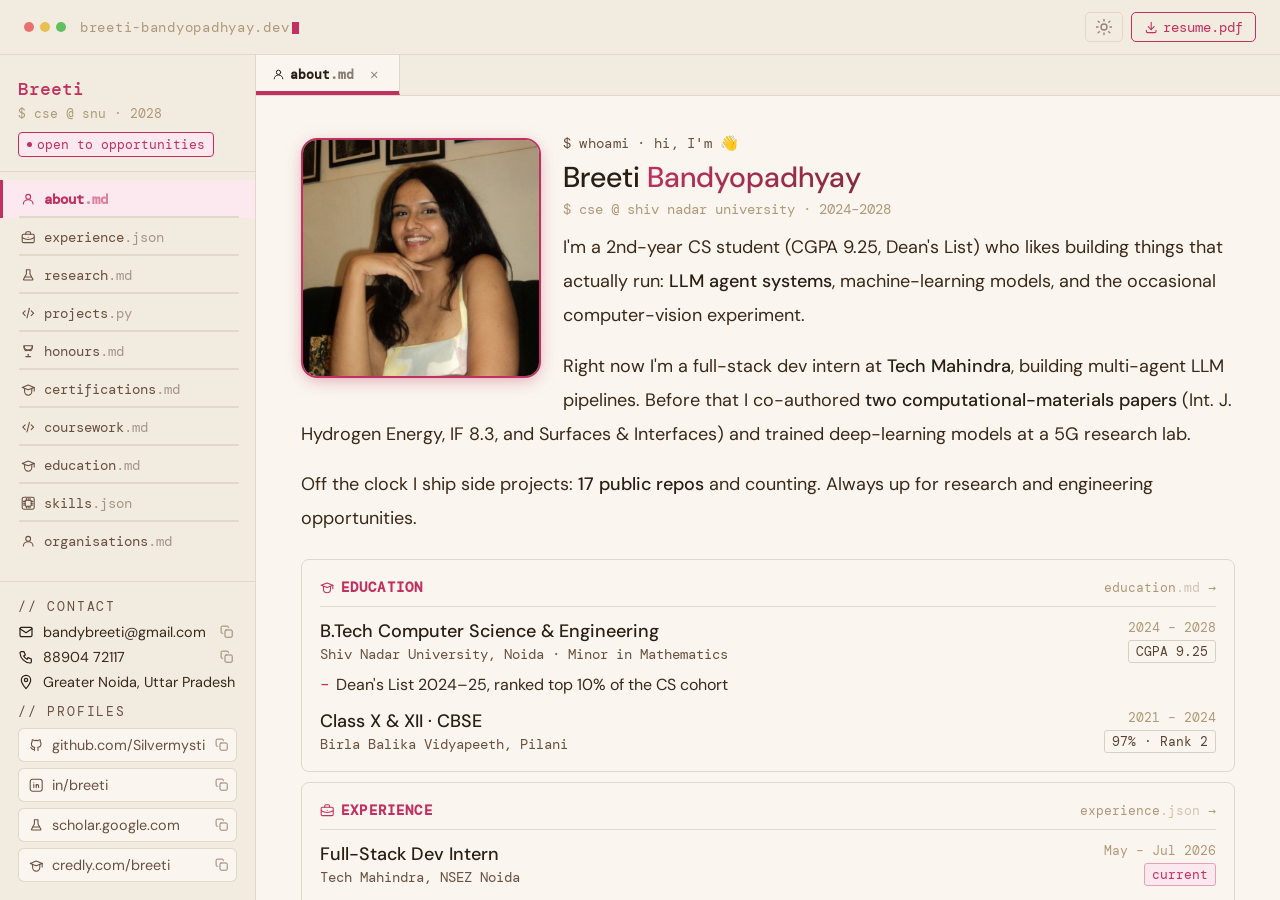
==== index.html @ 3b37731c "skills: cut padding, keep the load-bearing 29 58 tags across 8 groups read as list-stuffing. Trimmed" ====
<!DOCTYPE html>
<html lang="en" data-theme="light">
<head>
<meta charset="UTF-8">
<meta name="viewport" content="width=device-width, initial-scale=1.0">
<title>Breeti Bandyopadhyay</title>
<link rel="preconnect" href="https://fonts.googleapis.com">
<link rel="preconnect" href="https://fonts.gstatic.com" crossorigin>
<link href="https://fonts.googleapis.com/css2?family=DM+Mono:ital,wght@0,300;0,400;0,500;1,300&family=DM+Sans:ital,opsz,wght@0,9..40,300;0,9..40,400;0,9..40,500;1,9..40,300&display=swap" rel="stylesheet">
<!-- Hidden SVG sprite: all icons inline, no CDN needed -->
<svg style="display:none" xmlns="http://www.w3.org/2000/svg">
  <symbol id="ico-user" viewBox="0 0 24 24"><circle cx="12" cy="8" r="4"/><path d="M4 20c0-4 3.6-7 8-7s8 3 8 7"/></symbol>
  <symbol id="ico-briefcase" viewBox="0 0 24 24"><rect x="2" y="7" width="20" height="14" rx="2"/><path d="M8 7V5a2 2 0 0 1 2-2h4a2 2 0 0 1 2 2v2"/><line x1="12" y1="12" x2="12" y2="12.01"/><path d="M2 13a20 20 0 0 0 20 0"/></symbol>
  <symbol id="ico-flask" viewBox="0 0 24 24"><path d="M9 3h6M9 3v7l-5 9a1 1 0 0 0 1 1h14a1 1 0 0 0 1-1l-5-9V3"/><line x1="6.5" y1="15" x2="17.5" y2="15"/></symbol>
  <symbol id="ico-code" viewBox="0 0 24 24"><polyline points="7 8 3 12 7 16"/><polyline points="17 8 21 12 17 16"/><line x1="14" y1="4" x2="10" y2="20"/></symbol>
  <symbol id="ico-trophy" viewBox="0 0 24 24"><line x1="12" y1="17" x2="12" y2="21"/><line x1="8" y1="21" x2="16" y2="21"/><path d="M5 3h14M5 3a7 7 0 0 0 7 7 7 7 0 0 0 7-7"/><path d="M5 3C4 9 7 13 12 10c5 3 8-1 7-7"/></symbol>
  <symbol id="ico-school" viewBox="0 0 24 24"><path d="M22 9L12 5 2 9l10 4z"/><path d="M6 10.6V16a6 6 0 0 0 12 0v-5.4"/><path d="M22 9v6"/></symbol>
  <symbol id="ico-cpu" viewBox="0 0 24 24"><rect x="7" y="7" width="10" height="10" rx="1"/><path d="M9 7V4M12 7V4M15 7V4M9 20v-3M12 20v-3M15 20v-3M7 9H4M7 12H4M7 15H4M20 9h-3M20 12h-3M20 15h-3"/><rect x="2" y="2" width="20" height="20" rx="3"/></symbol>
  <symbol id="ico-users" viewBox="0 0 24 24"><circle cx="9" cy="7" r="4"/><path d="M3 21v-2a4 4 0 0 1 4-4h4a4 4 0 0 1 4 4v2"/><path d="M16 3.13a4 4 0 0 1 0 7.75"/><path d="M21 21v-2a4 4 0 0 0-3-3.85"/></symbol>
  <symbol id="ico-mail" viewBox="0 0 24 24"><rect x="3" y="5" width="18" height="14" rx="2"/><polyline points="3 7 12 13 21 7"/></symbol>
  <symbol id="ico-phone" viewBox="0 0 24 24"><path d="M5 4h4l2 5-2.5 1.5a11 11 0 0 0 5 5L15 13l5 2v4a2 2 0 0 1-2 2A16 16 0 0 1 3 6a2 2 0 0 1 2-2"/></symbol>
  <symbol id="ico-map-pin" viewBox="0 0 24 24"><path d="M12 2a7 7 0 0 1 7 7c0 5-7 13-7 13S5 14 5 9a7 7 0 0 1 7-7z"/><circle cx="12" cy="9" r="2.5"/></symbol>
  <symbol id="ico-github" viewBox="0 0 24 24"><path d="M9 19c-4.3 1.4-4.3-2.5-6-3m12 5v-3.5c0-1 .1-1.4-.5-2 2.8-.3 5.5-1.4 5.5-6a4.6 4.6 0 0 0-1.3-3.2 4.2 4.2 0 0 0-.1-3.2s-1.1-.3-3.5 1.3a12.3 12.3 0 0 0-6.2 0C6.5 2.8 5.4 3.1 5.4 3.1a4.2 4.2 0 0 0-.1 3.2A4.6 4.6 0 0 0 4 9.5c0 4.6 2.7 5.7 5.5 6-.6.6-.6 1.2-.5 2V21"/></symbol>
  <symbol id="ico-linkedin" viewBox="0 0 24 24"><rect x="2" y="2" width="20" height="20" rx="4"/><line x1="8" y1="11" x2="8" y2="16"/><line x1="8" y1="8" x2="8" y2="8.01"/><line x1="12" y1="16" x2="12" y2="11"/><path d="M16 16v-3a2 2 0 0 0-4 0"/></symbol>
  <symbol id="ico-sun" viewBox="0 0 24 24"><circle cx="12" cy="12" r="4"/><line x1="12" y1="2" x2="12" y2="4"/><line x1="12" y1="20" x2="12" y2="22"/><line x1="4.22" y1="4.22" x2="5.64" y2="5.64"/><line x1="18.36" y1="18.36" x2="19.78" y2="19.78"/><line x1="2" y1="12" x2="4" y2="12"/><line x1="20" y1="12" x2="22" y2="12"/><line x1="4.22" y1="19.78" x2="5.64" y2="18.36"/><line x1="18.36" y1="5.64" x2="19.78" y2="4.22"/></symbol>
  <symbol id="ico-moon" viewBox="0 0 24 24"><path d="M21 12.79A9 9 0 1 1 11.21 3 7 7 0 0 0 21 12.79z"/></symbol>
  <symbol id="ico-download" viewBox="0 0 24 24"><path d="M4 17v2a2 2 0 0 0 2 2h12a2 2 0 0 0 2-2v-2"/><polyline points="7 11 12 16 17 11"/><line x1="12" y1="4" x2="12" y2="16"/></symbol>
  <symbol id="ico-mouse" viewBox="0 0 24 24"><rect x="6" y="3" width="12" height="18" rx="6"/><line x1="12" y1="7" x2="12" y2="11"/></symbol>
  <symbol id="ico-x" viewBox="0 0 24 24"><line x1="18" y1="6" x2="6" y2="18"/><line x1="6" y1="6" x2="18" y2="18"/></symbol>
  <symbol id="ico-copy" viewBox="0 0 24 24"><rect x="9" y="9" width="13" height="13" rx="2"/><path d="M5 15H4a2 2 0 0 1-2-2V4a2 2 0 0 1 2-2h9a2 2 0 0 1 2 2v1"/></symbol>
  <symbol id="ico-check" viewBox="0 0 24 24"><polyline points="20 6 9 17 4 12"/></symbol>
</svg>
<link rel="stylesheet" href="style.css">
</head>
<body>

<div class="shell">

  <!-- TITLEBAR -->
  <div class="titlebar">
    <div class="tb-left">
      <div class="tb-dots">
        <div class="tb-dot" style="background:#e87070;"></div>
        <div class="tb-dot" style="background:#e8c050;"></div>
        <div class="tb-dot" style="background:#60c060;"></div>
      </div>
      <div class="tb-title">breeti-bandyopadhyay.dev<span class="cursor"></span></div>
    </div>
    <div class="tb-right">
      <button class="theme-toggle" onclick="toggleTheme()" title="Toggle theme">
        <span class="ico"><svg id="theme-icon" width="1em" height="1em" style="stroke:currentColor;fill:none;stroke-width:1.8;stroke-linecap:round;stroke-linejoin:round"><use href="#ico-sun"/></svg></span>
      </button>
      <a href="resume.pdf" download="Breeti_Bandyopadhyay_Resume.pdf" class="resume-btn"><span class="ico"><svg width="1em" height="1em"><use href="#ico-download"/></svg></span>resume.pdf</a>
    </div>
  </div>

  <!-- LAYOUT -->
  <div class="layout">

    <!-- SIDEBAR -->
    <aside class="sb">
      <div class="sb-top">
        <div class="sb-name">Breeti</div>
        <div class="sb-role">$ cse @ snu · 2028</div>
        <div class="sb-badge"><div class="sb-badge-dot"></div>open to opportunities</div>
      </div>

      <nav class="sb-nav">
        <div class="sb-nav-item active" onclick="openTab('about')">
          <span class="ico"><svg width="1em" height="1em"><use href="#ico-user"/></svg></span><span>about<span class="ext">.md</span></span>
        </div>
        <div class="sb-nav-item" onclick="openTab('experience')">
          <span class="ico"><svg width="1em" height="1em"><use href="#ico-briefcase"/></svg></span><span>experience<span class="ext">.json</span></span>
        </div>
        <div class="sb-nav-item" onclick="openTab('research')">
          <span class="ico"><svg width="1em" height="1em"><use href="#ico-flask"/></svg></span><span>research<span class="ext">.md</span></span>
        </div>
        <div class="sb-nav-item" onclick="openTab('projects')">
          <span class="ico"><svg width="1em" height="1em"><use href="#ico-code"/></svg></span><span>projects<span class="ext">.py</span></span>
        </div>
        <div class="sb-nav-item" onclick="openTab('honours')">
          <span class="ico"><svg width="1em" height="1em"><use href="#ico-trophy"/></svg></span><span>honours<span class="ext">.md</span></span>
        </div>
        <div class="sb-nav-item" onclick="openTab('certifications')">
          <span class="ico"><svg width="1em" height="1em"><use href="#ico-school"/></svg></span><span>certifications<span class="ext">.md</span></span>
        </div>
        <div class="sb-nav-item" onclick="openTab('courses')">
          <span class="ico"><svg width="1em" height="1em"><use href="#ico-code"/></svg></span><span>coursework<span class="ext">.md</span></span>
        </div>
        <div class="sb-nav-item" onclick="openTab('education')">
          <span class="ico"><svg width="1em" height="1em"><use href="#ico-school"/></svg></span><span>education<span class="ext">.md</span></span>
        </div>
        <div class="sb-nav-item" onclick="openTab('skills')">
          <span class="ico"><svg width="1em" height="1em"><use href="#ico-cpu"/></svg></span><span>skills<span class="ext">.json</span></span>
        </div>
        <div class="sb-nav-item" onclick="openTab('organisations')">
          <span class="ico"><svg width="1em" height="1em"><use href="#ico-user"/></svg></span><span>organisations<span class="ext">.md</span></span>
        </div>
      </nav>

      <div class="sb-bottom">
        <div>
          <div class="sb-block-label">// contact</div>
          <div class="sb-contact-item"><span class="ico"><svg width="1em" height="1em"><use href="#ico-mail"/></svg></span><span class="sb-contact-val">bandybreeti@gmail.com</span><button class="copy-btn" onclick="copyVal(this,'bandybreeti@gmail.com')" title="Copy email"><svg width="1em" height="1em"><use href="#ico-copy"/></svg></button></div>
          <div class="sb-contact-item"><span class="ico"><svg width="1em" height="1em"><use href="#ico-phone"/></svg></span><span class="sb-contact-val">88904 72117</span><button class="copy-btn" onclick="copyVal(this,'8890472117')" title="Copy number"><svg width="1em" height="1em"><use href="#ico-copy"/></svg></button></div>
          <div class="sb-contact-item"><span class="ico"><svg width="1em" height="1em"><use href="#ico-map-pin"/></svg></span><span class="sb-contact-val">Greater Noida, Uttar Pradesh</span></div>
        </div>
        <div>
          <div class="sb-block-label">// profiles</div>
          <div class="sb-plink-row"><a href="https://github.com/Silvermysti" target="_blank" class="sb-plink"><span class="ico"><svg width="1em" height="1em"><use href="#ico-github"/></svg></span>github.com/Silvermysti</a><button class="copy-btn" onclick="copyVal(this,'https://github.com/Silvermysti')" title="Copy URL"><svg width="1em" height="1em"><use href="#ico-copy"/></svg></button></div>
          <div class="sb-plink-row"><a href="https://www.linkedin.com/in/breeti/" target="_blank" class="sb-plink"><span class="ico"><svg width="1em" height="1em"><use href="#ico-linkedin"/></svg></span>in/breeti</a><button class="copy-btn" onclick="copyVal(this,'https://www.linkedin.com/in/breeti/')" title="Copy URL"><svg width="1em" height="1em"><use href="#ico-copy"/></svg></button></div>
          <div class="sb-plink-row"><a href="https://scholar.google.com/citations?user=y_5PYu8AAAAJ&amp;hl=en" target="_blank" class="sb-plink"><span class="ico"><svg width="1em" height="1em"><use href="#ico-flask"/></svg></span>scholar.google.com</a><button class="copy-btn" onclick="copyVal(this,'https://scholar.google.com/citations?user=y_5PYu8AAAAJ&amp;hl=en')" title="Copy URL"><svg width="1em" height="1em"><use href="#ico-copy"/></svg></button></div>
          <div class="sb-plink-row"><a href="https://www.credly.com/users/breeti" target="_blank" class="sb-plink"><span class="ico"><svg width="1em" height="1em"><use href="#ico-school"/></svg></span>credly.com/breeti</a><button class="copy-btn" onclick="copyVal(this,'https://www.credly.com/users/breeti')" title="Copy URL"><svg width="1em" height="1em"><use href="#ico-copy"/></svg></button></div>
        </div>
      </div>
    </aside>

    <!-- MAIN -->
    <main class="mc">

      <!-- TABS -->
      <div class="mc-tabs" id="tabs-bar">
        <!-- tabs injected by JS -->
      </div>

      <!-- CONTENT -->
      <div class="mc-body">

        <!-- ABOUT -->
        <div class="page active" id="page-about">

          <!-- hero -->
          <div class="about-hero">
            <img class="about-avatar" src="profile.png" alt="Breeti Bandyopadhyay">
            <div class="about-greet">$ whoami · hi, I'm 👋</div>
            <div class="about-h">Breeti <span>Bandyopadhyay</span></div>
            <div class="about-role">$ cse @ shiv nadar university · 2024–2028</div>
            <div class="about-bio">
              <p>I'm a 2nd-year CS student (CGPA 9.25, Dean's List) who likes building things that actually run: <strong>LLM agent systems</strong>, machine-learning models, and the occasional computer-vision experiment.</p>
              <p>Right now I'm a full-stack dev intern at <strong>Tech Mahindra</strong>, building multi-agent LLM pipelines. Before that I co-authored <strong>two computational-materials papers</strong> (Int. J. Hydrogen Energy, IF 8.3, and Surfaces &amp; Interfaces) and trained deep-learning models at a 5G research lab.</p>
              <p>Off the clock I ship side projects: <strong>17 public repos</strong> and counting. Always up for research and engineering opportunities.</p>
            </div>
          </div>

          <div class="rs-grid">
            <div class="rs-col">

          <!-- EDUCATION -->
          <div class="rs-sec" onclick="openTab('education')">
            <div class="rs-sec-head">
              <span class="rs-sec-label"><span class="ico"><svg width="14" height="14"><use href="#ico-school"/></svg></span>education</span>
              <span class="rs-sec-link">education<span class="ext">.md</span> →</span>
            </div>
            <div class="rs-row">
              <div class="rs-row-left">
                <div class="rs-title">B.Tech Computer Science &amp; Engineering</div>
                <div class="rs-sub">Shiv Nadar University, Noida · Minor in Mathematics</div>
              </div>
              <div class="rs-row-right">
                <div class="rs-date">2024 – 2028</div>
                <div class="rs-tag">CGPA 9.25</div>
              </div>
            </div>
            <div class="rs-bullets">
              <div class="rs-bullet">Dean's List 2024–25, ranked top 10% of the CS cohort</div>
            </div>
            <div class="rs-row" style="margin-top:10px;">
              <div class="rs-row-left">
                <div class="rs-title">Class X &amp; XII · CBSE</div>
                <div class="rs-sub">Birla Balika Vidyapeeth, Pilani</div>
              </div>
              <div class="rs-row-right">
                <div class="rs-date">2021 – 2024</div>
                <div class="rs-tag">97% · Rank 2</div>
              </div>
            </div>
          </div>

          <!-- EXPERIENCE -->
          <div class="rs-sec" onclick="openTab('experience')">
            <div class="rs-sec-head">
              <span class="rs-sec-label"><span class="ico"><svg width="1em" height="1em"><use href="#ico-briefcase"/></svg></span>experience</span>
              <span class="rs-sec-link">experience<span class="ext">.json</span> →</span>
            </div>
            <div class="rs-row">
              <div class="rs-row-left">
                <div class="rs-title">Full-Stack Dev Intern</div>
                <div class="rs-sub">Tech Mahindra, NSEZ Noida</div>
              </div>
              <div class="rs-row-right">
                <div class="rs-date">May – Jul 2026</div>
                <div class="rs-tag rs-tag-hi">current</div>
              </div>
            </div>
            <div class="rs-bullets">
              <div class="rs-bullet">Engineered a multi-agent LLM system for automotive warranty claims: structured-output decisioning across intake, coverage, fraud &amp; recommendation agents on a LangGraph pipeline with human-in-the-loop approval</div>
              <div class="rs-bullet">Built a bounded conversational intake agent with conditional vision-evidence requests across fast/standard model tiers (Groq / DeepSeek)</div>
            </div>
            <details class="research-more" onclick="event.stopPropagation()">
              <summary>Read full details</summary>
              <div class="research-more-body">
                <div class="rm-h">What was built</div>
                <p>An Automotive After-Sales AI Command Center, a 3-tier LangGraph agent hierarchy automating warranty claims, product recalls, and parts management. Four role-based portals: Customer (guided intake chat + live status tracker), Manager (approval queue + AI reasoning chain + live agent monitor + audit log), Dealer (open jobs + parts inventory), and Admin (recall management).</p>
                <div class="rm-h">Key design decisions</div>
                <p>Structured output, not tool-calling, the LLM returns a Pydantic decision object; plain Python handles all DB queries and business logic, keeping decisions deterministic and testable. Tiered autonomy, low-cost, high-confidence, low-fraud claims auto-approve; everything else queues for manager review. Policy RAG, every decision cites the exact warranty clause it relied on, so the reasoning is grounded in actual policy, not invented by the model.</p>
                <div class="rm-h">Fraud &amp; quality</div>
                <p>A dedicated fraud node scores each claim against the vehicle's and owner's claim history. An LLM-as-judge eval pipeline runs labelled claim scenarios through the real pipeline and scores reasoning quality, measuring decision and coverage accuracy, not just uptime. CSAT collection is built in: customers rate resolved claims 1–5 stars; the manager dashboard tracks average satisfaction alongside approval rate and automation rate.</p>
                <div class="rm-h">Tech stack</div>
                <p>Backend: Python · FastAPI · LangGraph · SQLAlchemy · Pydantic · SQLite (dev) / PostgreSQL (prod) · 40 pytest tests (LLM calls monkeypatched for offline runs)</p>
                <p>Frontend: Next.js · TypeScript · SSE live agent monitor via EventSource</p>
                <p>LLM: Groq · DeepSeek · Ollama · Docker Compose for full-stack local runs</p>
              </div>
            </details>
            <div class="rs-row" style="margin-top:10px;">
              <div class="rs-row-left">
                <div class="rs-title">Research Intern</div>
                <div class="rs-sub">5G Use Case Lab, BITS Pilani</div>
              </div>
              <div class="rs-row-right">
                <div class="rs-date">Jun – Jul 2025</div>
              </div>
            </div>
            <div class="rs-bullets">
              <div class="rs-bullet">Replicated a peer-reviewed IEEE paper end-to-end: VGG-style 1D CNN and ResNet for automatic modulation classification on 80,000 examples from a 19.5 GB dataset, trained on CPU</div>
              <div class="rs-bullet">Engineered a confidence-based abstention gate lifting effective accuracy to 90% on answered signals; validated using blind SNR estimation (r = −0.996) with no ground-truth labels</div>
            </div>
            <details class="research-more" onclick="event.stopPropagation()">
              <summary>Read full details</summary>
              <div class="research-more-body">
                <div class="rm-h">What was built</div>
                <p>End-to-end replication of a published IEEE paper for automatic modulation classification, a core problem in 5G spectrum intelligence. The network classifies raw 1024-sample I/Q radio snippets across 10 modulation schemes with no domain-engineered features. Two architectures from the paper's specification: a VGG-style 1D CNN (159,818 parameters) and a ResNet variant with skip connections (165,507 parameters). Also designed and implemented a confidence-based abstention gate. All training done on a 12-core CPU with no GPU.</p>
                <div class="rm-h">Results</div>
                <p>10-class model: 66.3% overall accuracy on 16,000 held-out examples (random baseline = 10%). Five anchor classes (FM, AM-DSB-WC, OOK, 16QAM, 64QAM) each exceed 96% precision. 8PSK absorbs ~47% of all misclassifications at low SNR, a pattern that matches the paper's findings. The confidence gate lifts effective accuracy to 90% while still answering 68% of inputs; validated by a 26 dB SNR separation between answered (+14 dB) and abstained (−12 dB) signals. Warm-up on 3 classes: 81.1% VGG / 82.1% ResNet, 99.4% on clean signals.</p>
                <div class="rm-h">Blind SNR estimation</div>
                <p>The dataset provides no per-example SNR labels. Designed a blind estimation approach using two independent signal statistics: spectral flatness and lag-1 autocorrelation, neither requiring knowledge of the modulation scheme. The two proxies agreed at r = −0.996, validating the method and enabling full reproduction of the paper's accuracy-vs-SNR curve without metadata.</p>
                <div class="rm-h">Tech stack</div>
                <p>Python · TensorFlow · Scikit-learn · NumPy · Matplotlib · DeepSig RadioML 2018.01A (19.5 GB, memory-mapped)</p>
              </div>
            </details>
          </div>

            </div><!-- /rs-col left -->
            <div class="rs-col">

          <!-- RESEARCH -->
          <div class="rs-sec" onclick="openTab('research')">
            <div class="rs-sec-head">
              <span class="rs-sec-label"><span class="ico"><svg width="1em" height="1em"><use href="#ico-flask"/></svg></span>research</span>
              <span class="rs-sec-link">research<span class="ext">.md</span> →</span>
            </div>
            <div class="rs-row">
              <div class="rs-row-left">
                <div class="rs-title">Reversible H₂ Storage in 2D Holey Graphyne: A DFT Study</div>
                <div class="rs-sub">Int. J. Hydrogen Energy · IF 8.3 · 10 citations</div>
              </div>
              <div class="rs-row-right">
                <div class="rs-date">2025</div>
                <div class="rs-tag rs-tag-hi">published</div>
              </div>
            </div>
            <div class="rs-bullets">
              <div class="rs-bullet">DFT / VASP study of hydrogen storage on transition-metal-decorated holey graphyne against DOE targets</div>
            </div>
            <div class="rs-row" style="margin-top:10px;">
              <div class="rs-row-left">
                <div class="rs-title">hBNX Monolayer as Toxic Gas Sensors: A DFT Investigation</div>
                <div class="rs-sub">Surfaces and Interfaces · 2 co-authors</div>
              </div>
              <div class="rs-row-right">
                <div class="rs-date">2026</div>
                <div class="rs-tag rs-tag-hi">published</div>
              </div>
            </div>
            <div class="rs-bullets">
              <div class="rs-bullet">DFT study of transition-metal-functionalized hBNX monolayers for toxic-gas sensing</div>
            </div>
          </div>

          <!-- PROJECTS -->
          <div class="rs-sec" onclick="openTab('projects')">
            <div class="rs-sec-head">
              <span class="rs-sec-label"><span class="ico"><svg width="1em" height="1em"><use href="#ico-code"/></svg></span>projects</span>
              <span class="rs-sec-link">projects<span class="ext">.py</span> →</span>
            </div>
            <div class="rs-row">
              <div class="rs-row-left">
                <div class="rs-title">Hephaestus: Code Performance Optimiser</div>
                <div class="rs-sub">Go · Python · Linux perf · SvelteKit · Docker</div>
              </div>
            </div>
            <div class="rs-bullets">
              <div class="rs-bullet">Feeds perf hardware counters to an LLM and applies one optimisation at a time until code runs within 5% of theoretical CPU peak, auto-rolling back ineffective changes</div>
            </div>
            <div class="rs-row" style="margin-top:10px;">
              <div class="rs-row-left">
                <div class="rs-title">Warranty Decision Engine</div>
                <div class="rs-sub">Python · LangGraph · FastAPI · Next.js</div>
              </div>
            </div>
            <div class="rs-bullets">
              <div class="rs-bullet">Multi-agent pipeline that reads a claim, checks coverage, estimates cost &amp; screens for fraud, auto-clearing routine claims and escalating the rest with reasoning</div>
            </div>
            <div class="rs-row" style="margin-top:10px;">
              <div class="rs-row-left">
                <div class="rs-title">Sidestep</div>
                <div class="rs-sub">Svelte · WXT · Browser Extension</div>
              </div>
            </div>
            <div class="rs-bullets">
              <div class="rs-bullet">A gentle focus tool that redirects distracting sites toward your own goals</div>
            </div>
            <div class="rs-row" style="margin-top:10px;">
              <div class="rs-row-left">
                <div class="rs-title">Face Recognition Photo Organizer</div>
                <div class="rs-sub">Python · face_recognition · OpenCV · NumPy</div>
              </div>
            </div>
            <div class="rs-bullets">
              <div class="rs-bullet">Quality-based multi-reference matching with automatic merge detection and CodeFormer face enhancement</div>
            </div>
          </div>

          <!-- SKILLS -->
          <div class="rs-sec" onclick="openTab('skills')">
            <div class="rs-sec-head">
              <span class="rs-sec-label"><span class="ico"><svg width="1em" height="1em"><use href="#ico-cpu"/></svg></span>skills</span>
              <span class="rs-sec-link">skills<span class="ext">.json</span> →</span>
            </div>
            <div class="rs-skills-row">
              <span class="rs-skill-cat">Languages</span>
              <span class="rs-skill-list">Python · Java · C · R</span>
            </div>
            <div class="rs-skills-row">
              <span class="rs-skill-cat">AI / LLM</span>
              <span class="rs-skill-list">LangGraph · FastAPI · SQLAlchemy · Pydantic · LLM agent workflows · Groq · DeepSeek</span>
            </div>
            <div class="rs-skills-row">
              <span class="rs-skill-cat">ML / CV</span>
              <span class="rs-skill-list">TensorFlow · Scikit-Learn · XGBoost · MediaPipe · face_recognition · OpenCV · NLTK</span>
            </div>
            <div class="rs-skills-row">
              <span class="rs-skill-cat">Web</span>
              <span class="rs-skill-list">Next.js · React · Svelte · TypeScript</span>
            </div>
            <div class="rs-skills-row">
              <span class="rs-skill-cat">Tools</span>
              <span class="rs-skill-list">Git · Linux · VS Code · Jupyter · FFmpeg · VASP · VESTA</span>
            </div>
          </div>

          <!-- HONOURS + CERTS -->
          <div class="rs-sec" onclick="openTab('honours')">
            <div class="rs-sec-head">
              <span class="rs-sec-label"><span class="ico"><svg width="1em" height="1em"><use href="#ico-trophy"/></svg></span>honours</span>
              <span class="rs-sec-link">honours<span class="ext">.md</span> →</span>
            </div>
            <div class="rs-inline-list">
              <div class="rs-inline-item">
                <div class="rs-title">State Topper: KAMP NASTA 2023</div>
                <div class="rs-sub">Ranked 1st in Rajasthan among 500,000+ participants</div>
              </div>
              <div class="rs-inline-item">
                <div class="rs-title">Dean's List · SNU 2024–25</div>
                <div class="rs-sub">Top 10% of CS cohort</div>
              </div>
              <div class="rs-inline-item">
                <div class="rs-title">HackData SNU — 3rd Place</div>
                <div class="rs-sub">SNU flagship national hackathon</div>
              </div>
            </div>
          </div>
          <div class="rs-sec" onclick="openTab('certifications')">
            <div class="rs-sec-head">
              <span class="rs-sec-label"><span class="ico"><svg width="1em" height="1em"><use href="#ico-school"/></svg></span>certifications</span>
              <span class="rs-sec-link">certifications<span class="ext">.md</span> →</span>
            </div>
            <div class="rs-inline-list">
              <div class="rs-inline-item">
                <div class="rs-title">AWS Academy Graduate</div>
                <div class="rs-sub">Cloud Architecting · Cloud Foundations</div>
              </div>
              <div class="rs-inline-item">
                <div class="rs-title">ML Specialization · DeepLearning.AI &amp; Stanford</div>
                <div class="rs-sub">Advanced Learning Algorithms · Supervised ML</div>
              </div>
              <div class="rs-inline-item">
                <div class="rs-title">IBM Developer Skills</div>
                <div class="rs-sub">Cloud Computing · Software Engineering · Git · Web</div>
              </div>
            </div>
          </div>

          <!-- ORGANISATIONS -->
          <div class="rs-sec" onclick="openTab('organisations')">
            <div class="rs-sec-head">
              <span class="rs-sec-label"><span class="ico"><svg width="1em" height="1em"><use href="#ico-user"/></svg></span>organisations</span>
              <span class="rs-sec-link">organisations<span class="ext">.md</span> →</span>
            </div>
            <div class="rs-row">
              <div class="rs-row-left">
                <div class="rs-title">LinkedIn CoachIn Program</div>
                <div class="rs-sub">Selected among top 100 women engineering students nationwide for mentorship in DSA, problem-solving, and tech career prep</div>
              </div>
              <div class="rs-row-right">
                <div class="rs-date">2026</div>
                <div class="rs-tag rs-tag-hi">national</div>
              </div>
            </div>
          </div>

            </div><!-- /rs-col right -->
          </div><!-- /rs-grid -->

          <div class="ov-hint">
            <span class="ico"><svg width="1em" height="1em"><use href="#ico-mouse"/></svg></span>
            <span>click any section to open its full details · or use the sidebar nav</span>
          </div>
        </div>

        <!-- EXPERIENCE -->
        <div class="page" id="page-experience">
          <div class="tl-item">
            <div class="tl-bar"></div>
            <div>
              <div class="tl-title">Full-Stack Dev Intern</div>
              <div class="tl-meta"><div class="tl-sub">Tech Mahindra, NSEZ Noida</div><div class="tl-date">May – Jul 2026</div></div>
              <div class="tl-desc">Engineered a multi-agent LLM system for automotive warranty claims: structured-output (Pydantic function-calling) decisioning across intake, coverage, fraud, and recommendation agents on a LangGraph pipeline with human-in-the-loop approval. Built a bounded conversational intake agent with conditional vision-evidence requests, tuning prompts and decision logic across fast/standard model tiers (Groq / DeepSeek).</div>
              <div class="tl-chip">current · LLM agents</div>
              <details class="research-more">
                <summary>Read full details</summary>
                <div class="research-more-body">
                  <div class="rm-h">What was built</div>
                  <p>An Automotive After-Sales AI Command Center, a 3-tier LangGraph agent hierarchy automating warranty claims, product recalls, and parts management. Four role-based portals: Customer (guided intake chat + live status tracker), Manager (approval queue + AI reasoning chain + live agent monitor + audit log), Dealer (open jobs + parts inventory), and Admin (recall management).</p>
                  <div class="rm-h">Key design decisions</div>
                  <p>Structured output, not tool-calling, the LLM returns a Pydantic decision object; plain Python handles all DB queries and business logic, keeping decisions deterministic and testable. Tiered autonomy, low-cost, high-confidence, low-fraud claims auto-approve; everything else queues for manager review. Policy RAG, every decision cites the exact warranty clause it relied on, so the reasoning is grounded in actual policy, not invented by the model.</p>
                  <div class="rm-h">Fraud &amp; quality</div>
                  <p>A dedicated fraud node scores each claim against the vehicle's and owner's claim history. An LLM-as-judge eval pipeline runs labelled claim scenarios through the real pipeline and scores reasoning quality, measuring decision and coverage accuracy, not just uptime. CSAT collection is built in: customers rate resolved claims 1–5 stars; the manager dashboard tracks average satisfaction alongside approval rate and automation rate.</p>
                  <div class="rm-h">Tech stack</div>
                  <p>Backend: Python · FastAPI · LangGraph · SQLAlchemy · Pydantic · SQLite (dev) / PostgreSQL (prod) · 40 pytest tests (LLM calls monkeypatched for offline runs)</p>
                  <p>Frontend: Next.js · TypeScript · SSE live agent monitor via EventSource</p>
                  <p>LLM: Groq · DeepSeek · Ollama · Docker Compose for full-stack local runs</p>
                </div>
              </details>
            </div>
          </div>
          <div class="tl-item">
            <div class="tl-bar"></div>
            <div>
              <div class="tl-title">Research Intern</div>
              <div class="tl-meta"><div class="tl-sub">5G Use Case Lab, BITS Pilani</div><div class="tl-date">Jun – Jul 2025</div></div>
              <div class="tl-desc">Built CNN models for radio-signal modulation classification on the DeepSig RadioML 2018.01A dataset, using FFT-based spectral features as model input. Collaborated with EEE faculty on deep learning for wireless communication research.</div>
              <details class="research-more">
                <summary>Read full details</summary>
                <div class="research-more-body">
                  <div class="rm-h">What was built</div>
                  <p>A replication of the VGG-style 1D CNN from O'Shea, Roy &amp; Clancy (IEEE J-STSP 2018) for automatic modulation classification. The network takes raw I/Q radio samples and identifies the modulation scheme, no Fourier transform, no hand-crafted features. Also implemented a ResNet variant with skip connections for comparison. Both models trained on a CPU in ~5 minutes.</p>
                  <div class="rm-h">Results</div>
                  <p>VGG CNN: 81.1% overall test accuracy, 99.4% on clean signals, matching the paper's high-SNR result. ResNet: 82.1% overall. The bottleneck is data quality (noise), not architecture: both models hit the same noise ceiling, which reproduces the S-curve the paper reports.</p>
                  <div class="rm-h">Key contribution</div>
                  <p>With no per-example SNR labels in the dataset, SNR was estimated blind using two signal statistics, spectral flatness and lag-1 autocorrelation. The two proxies agreed at r = −0.996, validating a method for recovering the accuracy-vs-SNR curve without metadata.</p>
                  <div class="rm-h">Tech stack</div>
                  <p>Python · TensorFlow · Scikit-learn · NumPy · Matplotlib · DeepSig RadioML 2018.01A (19.5 GB, memory-mapped)</p>
                </div>
              </details>
            </div>
          </div>
        </div>

        <!-- RESEARCH -->
        <div class="page" id="page-research">
          <div class="research-meta">
            <span class="research-chip">2 publications</span>
            <span class="research-chip">11 citations</span>
            <span class="research-chip">h-index 1</span>
            <a href="https://scholar.google.com/citations?user=y_5PYu8AAAAJ&hl=en" target="_blank" class="research-scholar">Google Scholar →</a>
          </div>

          <div class="research-card">
            <div class="research-top">
              <div class="research-title">Unveiling reversible hydrogen storage mechanism on transition metal decorated 2D holey graphyne: A density functional study</div>
              <div class="research-date">2025</div>
            </div>
            <div class="research-authors">C. P. Bhat, <b>B. Bandyopadhyay</b>, D. Bandyopadhyay · Physics Dept., BITS Pilani</div>
            <div class="research-venue">Int. J. Hydrogen Energy · Vol. 148, 150044 · IF: 8.3</div>
            <div class="research-desc">
              <p>Hydrogen is one of the cleanest fuels available, but storing it safely is the bottleneck: the material has to hold hydrogen firmly enough that it stays put, yet release it near room temperature. The U.S. Department of Energy sets a 6.5 wt% capacity target that very few materials actually meet.</p>
              <p>Using density functional theory (a quantum-mechanical simulation method) in VASP, this study decorates Holey Graphyne, a porous 2D carbon sheet, with single atoms of vanadium, chromium, and niobium. It maps the optimised structures, binding strengths, electronic structure (band structure and density of states), charge transfer, and atom-migration barriers, and runs <i>ab initio</i> molecular-dynamics simulations to confirm the material holds together at operating temperature.</p>
              <p>Each metal atom is found to hold up to 16 hydrogen molecules through the Kubas interaction, a gentle bond in which H₂ stays whole rather than splitting, reaching gravimetric capacities of about 14 wt%, more than double the DOE target. Release temperatures land near ambient (273 to 386 K), and high diffusion barriers together with stable molecular-dynamics runs confirm the metal atoms don't cluster, marking the material as a strong reversible-storage candidate for fuel cells.</p>
            </div>
            <div class="research-footer">
              <span class="research-chip">published</span>
              <span class="research-chip">10 citations</span>
              <span class="research-chip">DFT · VASP</span>
              <a href="https://doi.org/10.1016/j.ijhydene.2025.150044" target="_blank" class="research-doi">doi.org/10.1016/j.ijhydene.2025.150044</a>
            </div>
            <details class="research-more">
              <summary>Read the full summary</summary>
              <div class="research-more-body">
                <div class="rm-h">The problem</div>
                <p>Hydrogen carries more energy per kilogram than any conventional fuel and burns cleanly, but it is notoriously hard to store: compressed-gas tanks are bulky and dangerous, and liquefying it wastes energy. Storing it in a solid, where the gas clings to a material's surface and is released on demand, is the safer route. For that to be practical the U.S. Department of Energy requires at least 6.5 wt% capacity and a binding strength of roughly 0.2 to 0.6 eV per H₂ molecule: strong enough to hold on, weak enough to let go near room temperature.</p>
                <div class="rm-h">Material &amp; method</div>
                <p>The material is Holey Graphyne (HGY), a flat carbon sheet with a regular pattern of holes, decorated with a single vanadium, chromium, or niobium atom sitting over its octagonal ring, the most stable site, with binding energies of 4.04, 4.84 and 3.14 eV (all negative, indicating stable binding). Every result comes from density functional theory in VASP, with the DFT-D3 correction for weak van der Waals forces and the HSE06 hybrid functional for an accurate band gap; <i>ab-initio</i> molecular dynamics and nudged-elastic-band calculations test the material's stability and whether the metal atoms drift.</p>
                <div class="rm-h">How it holds hydrogen</div>
                <p>The metal grips hydrogen through the Kubas interaction, in which electrons flow back and forth between the metal's d-orbitals and the H₂ molecule, holding it without breaking the H to H bond, which only stretches from 0.74 to about 0.78 Å. Each metal atom holds up to 16 H₂ molecules arranged in three layers, with adsorption energies between 0.17 and 0.58 eV per molecule (negative values, squarely inside the DOE's ideal window). With two metal atoms per unit cell that reaches 32 H₂ and gravimetric capacities of 14.09 wt% (V), 14.02 wt% (Cr) and 11.93 wt% (Nb), all well beyond the 6.5 wt% target.</p>
                <div class="rm-h">Why it works in practice</div>
                <p>Van 't Hoff estimates place the hydrogen-release temperature near ambient (326 K for vanadium, 273 K for chromium, 386 K for niobium), which is ideal for fuel cells. Just as important, the metal atoms stay put: their migration barriers (3.87 to 4.27 eV) dwarf the available thermal energy (~0.05 eV), so they can't wander and clump into clusters, and molecular-dynamics runs at 350 K confirm the sheet stays intact. The authors conclude that transition-metal-decorated HGY is a strong, reusable hydrogen-storage candidate and call for experimental follow-up.</p>
              </div>
            </details>
          </div>

          <div class="research-card">
            <div class="research-top">
              <div class="research-title">Transition metal functionalized novel hBNX monolayer as toxic gas sensors: A density functional investigation</div>
              <div class="research-date">2026</div>
            </div>
            <div class="research-authors">C. P. Bhat, <b>B. Bandyopadhyay</b>, B. Chakraborty, D. Bandyopadhyay</div>
            <div class="research-venue">Surfaces and Interfaces · 108764</div>
            <div class="research-desc">
              <p>Detecting toxic gases such as carbon monoxide, ammonia, and hydrogen fluoride at trace levels calls for sensors that are sensitive, selective, and portable. Atom-thin 2D materials are ideal candidates, but a pristine sheet is often too chemically inert to react with the gases at all.</p>
              <p>This study introduces a newly proposed 2D framework, hexaboronitroxene (hBNX), and activates its surface by anchoring single nickel, palladium, or platinum atoms onto it. Spin-polarised density functional theory (VASP) is used to compute how five toxic gases, CO, CO₂, NH₃, CS₂, and HF, adsorb onto it and how the electronic structure and charge transfer shift in response, while molecular-dynamics and migration-barrier calculations verify that the sheet stays stable and the metal atoms stay anchored.</p>
              <p>Bare hBNX barely senses anything, but the metal decoration transforms it. Pt-hBNX emerges as the most powerful, broadly responsive detector, with room-temperature sensitivity reaching the order of 10¹⁵ for CO; Ni-hBNX is remarkably selective for CS₂; and Pd-hBNX offers the best recovery for repeated reuse. The performance holds up to 400 K, establishing transition-metal-doped hBNX as a versatile, thermally robust platform for next-generation gas sensing.</p>
            </div>
            <div class="research-footer">
              <span class="research-chip">published</span>
              <span class="research-chip">1 citation</span>
              <span class="research-chip">DFT · gas sensing</span>
              <a href="https://doi.org/10.1016/j.surfin.2026.108764" target="_blank" class="research-doi">doi.org/10.1016/j.surfin.2026.108764</a>
            </div>
            <details class="research-more">
              <summary>Read the full summary</summary>
              <div class="research-more-body">
                <div class="rm-h">The problem</div>
                <p>Trace amounts of gases like carbon monoxide, ammonia and hydrogen fluoride are hazardous, so cheap, portable, highly sensitive detectors are valuable. Two-dimensional materials make attractive sensor surfaces because an adsorbed gas changes their electrical resistance, but many of them, on their own, react too weakly to the gases to be useful.</p>
                <div class="rm-h">Material &amp; method</div>
                <p>This work uses hexaboronitroxene (hBNX, B₈O₃N₉H₆), a newly proposed porous 2D framework of boron, oxygen, nitrogen and hydrogen. Its surface is activated with a single nickel, palladium or platinum atom, each binding preferentially over a nitrogen site (binding energies −1.03 to −1.66 eV). Everything is computed with spin-polarised density functional theory in VASP (PBE functional, DFT-D3 dispersion correction), with <i>ab-initio</i> molecular dynamics for thermal stability and nudged-elastic-band calculations to confirm the metal stays anchored. The five target gases are CO, CO₂, NH₃, CS₂ and HF.</p>
                <div class="rm-h">Adsorption &amp; electronics</div>
                <p>Pristine hBNX only physisorbs the gases weakly and has a wide 3.74 eV band gap, so it barely responds. Adding the metal atom changes both: it introduces new electronic states, narrows the gap (to 0.72–1.54 eV), and lets the gases chemisorb strongly, for example Ni–NH₃ at −1.94 eV or Pt–CO at −2.17 eV. Because a resistance-based sensor's signal comes from how much the band gap and charge distribution shift when a gas lands, these larger changes translate directly into higher sensitivity.</p>
                <div class="rm-h">Sensitivity &amp; the verdict</div>
                <p>Sensitivity, estimated from the band-gap change, is highest for Pt-hBNX, reaching the order of 10¹⁵ for CO, 10¹⁴ for CO₂ and 10¹³ for HF at room temperature, making it the strongest, most broadly responsive platform. Ni-hBNX is a specialist, extremely selective for CS₂ (~10¹⁷), while Pd-hBNX trades raw sensitivity for the best recovery, making it the most reusable. Performance holds up to 400 K, and a 3.58 eV migration barrier keeps the platinum firmly in place, positioning transition-metal-doped hBNX as a versatile, thermally resilient family of gas sensors.</p>
              </div>
            </details>
          </div>
        </div>

        <!-- PROJECTS -->
        <div class="page" id="page-projects">
          <div class="proj-grid">

            <!-- LEFT COLUMN: Hephaestus, ReferIn, Ori, 5G, Iris -->
            <div class="proj-col">
              <div class="proj-card">
                <div class="proj-top">
                  <div class="proj-title-row">
                    <div class="proj-title">Hephaestus: Iterative Code Performance Optimiser</div>
                    <span class="proj-badge">team</span>
                  </div>
                </div>
                <div class="proj-desc">Profiles binaries with Linux perf, feeds hardware counters (IPC, cache misses, branch mispredictions) to an LLM, and applies one optimisation at a time in a loop until the code runs within 5% of theoretical CPU peak. Weighted scoring (70% runtime · 20% IPC · 10% cache-miss rate) auto-rolls back ineffective changes; runs across x86_64, arm64, wasm32 and riscv64 via Docker.</div>
                <div class="proj-tags"><span class="proj-tag">Go</span><span class="proj-tag">Python</span><span class="proj-tag">Linux perf</span><span class="proj-tag">SvelteKit</span><span class="proj-tag">Supabase</span><span class="proj-tag">Docker</span></div>
              </div>
              <div class="proj-card">
                <div class="proj-top">
                  <div class="proj-title-row">
                    <div class="proj-title">ReferIn</div>
                    <span class="proj-badge">team</span>
                  </div>
                  <div class="proj-icons"><a href="https://github.com/aishwarya-mol-2046/referai" target="_blank"><span class="ico"><svg width="1em" height="1em"><use href="#ico-github"/></svg></span></a></div>
                </div>
                <div class="proj-desc">A hiring network built on warm intros. Paste any job description and DeepSeek extracts the role, then ranks potential referrers by TF-IDF cosine similarity against your profile, sourcing them live from GitHub org members with AI-suggested supplements. Drafts a personalised outreach per referrer, tracks contacted status across searches, parses your resume into a profile automatically, and includes a built-in job search via JSearch.</div>
                <div class="proj-tags"><span class="proj-tag">React 19</span><span class="proj-tag">Vite</span><span class="proj-tag">Tailwind CSS</span><span class="proj-tag">Flask</span><span class="proj-tag">DeepSeek</span><span class="proj-tag">GitHub API</span><span class="proj-tag">TF-IDF</span><span class="proj-tag">Ollama</span></div>
              </div>
              <div class="proj-card">
                <div class="proj-top">
                  <div class="proj-title">Ori</div>
                  <div class="proj-icons"><a href="https://github.com/Silvermysti/Ori" target="_blank"><span class="ico"><svg width="1em" height="1em"><use href="#ico-github"/></svg></span></a></div>
                </div>
                <div class="proj-desc">A pixel-art task scheduler built on one idea: urgency = temperature. Every task carries a heat from 0–4 (CHILL to NOW!) that maps to a warm-earthy colour so your day reads at a glance. A React + Vite prototype being packaged into an installable Android app with Capacitor.</div>
                <div class="proj-tags"><span class="proj-tag">React</span><span class="proj-tag">Vite</span><span class="proj-tag">Capacitor</span><span class="proj-tag">Android</span></div>
              </div>
              <div class="proj-card">
                <div class="proj-top">
                  <div class="proj-title">5G Radio Signal Modulation Classifier</div>
                  <div class="proj-icons"><a href="https://github.com/Silvermysti/5G-Signal-Modulation" target="_blank"><span class="ico"><svg width="1em" height="1em"><use href="#ico-github"/></svg></span></a></div>
                </div>
                <div class="proj-desc">Replicated a peer-reviewed IEEE paper (O'Shea, Roy &amp; Clancy, J-STSP 2018) end-to-end: built a VGG-style 1D CNN from scratch that classifies raw radio signals across 10 modulation schemes with no hand-crafted features, trained on 80,000 examples from a 19.5 GB dataset entirely on CPU. Five anchor classes exceed 96% precision. Engineered a confidence-based abstention gate that lifts effective accuracy to 90% while still answering 68% of inputs. Validated gate quality using blind SNR estimation (r = −0.996) without access to ground-truth labels.</div>
                <div class="proj-tags"><span class="proj-tag">Python</span><span class="proj-tag">TensorFlow</span><span class="proj-tag">Scikit-learn</span><span class="proj-tag">NumPy</span><span class="proj-tag">1D CNN</span><span class="proj-tag">ResNet</span></div>
                <details class="research-more">
                  <summary>Read full details</summary>
                  <div class="research-more-body">
                    <div class="rm-h">What was built</div>
                    <p>End-to-end replication of a published deep learning paper for automatic modulation classification, a core problem in 5G spectrum intelligence and cognitive radio. The network takes raw 1024-sample I/Q radio snippets and predicts which of 10 modulation schemes produced them, learning directly from signal waveforms with no domain-engineered features. Two architectures implemented from the paper's specification: a VGG-style 1D CNN (159,818 parameters) and a ResNet variant with skip connections (165,507 parameters), both trained with Adam and early stopping on a 12-core CPU with no GPU.</p>
                    <div class="rm-h">Results</div>
                    <p>10-class model: 66.3% overall accuracy on 16,000 held-out examples (random baseline = 10%). The aggregate number understates model quality: five anchor classes representing physically distinct modulation families (FM, AM-DSB-WC, OOK, 16QAM, 64QAM) each exceed 96% precision. The confusable PSK family (BPSK/QPSK/8PSK) and QAM ladder (16/64/256QAM) are where errors concentrate, which is exactly what signal theory predicts. 8PSK absorbs ~47% of all misclassifications at low SNR, a pattern that emerged from the confusion matrix and matches the paper's findings. On the simpler 3-class warm-up task, VGG reached 81.1% overall and 99.4% on clean signals, reproducing the paper's high-SNR benchmark.</p>
                    <div class="rm-h">Confidence gate</div>
                    <p>A model that guesses on noise-destroyed signals is worse than one that knows when to stay silent. Designed and implemented an abstention gate using softmax confidence scores: when the model's certainty falls below a tuned threshold, it abstains rather than guessing. Result: 90% accuracy on answered signals while still responding to 68% of inputs, compared to 66.3% when forced to answer everything. Verified that the gate genuinely tracks signal quality: answered signals show median SNR +14 dB and abstained signals −12 dB, a 26 dB separation confirming the gate is functioning as intended.</p>
                    <div class="rm-h">Blind SNR estimation</div>
                    <p>The dataset provides no per-example SNR labels, making it impossible to plot accuracy vs. SNR directly. Designed a blind estimation approach using two independent signal statistics: spectral flatness (flat spectrum = noise-dominated) and lag-1 autocorrelation (uncorrelated adjacent samples = noise). Neither statistic requires any knowledge of the modulation scheme. The two independent proxies agreed at r = −0.996 across the test set, validating the method and allowing full reproduction of the paper's S-curve without access to metadata.</p>
                    <div class="rm-h">Dataset &amp; engineering</div>
                    <p>DeepSig RadioML 2018.01A: 2.55 million examples across 24 modulation schemes, 19.5 GB on disk. The dataset cannot fit in RAM. Implemented memory-mapped I/O using NumPy's mmap mode, reading only required rows via index-based slicing. Sampled 8,000 examples per class across 10 classes (80,000 total), applied unit-variance normalization, and produced a stratified 80/20 train/test split. Full pipeline runs in under 20 seconds on a CPU laptop.</p>
                  </div>
                </details>
              </div>
              <div class="proj-card">
                <div class="proj-top">
                  <div class="proj-title">Iris Flower Classification</div>
                  <div class="proj-icons"><a href="https://github.com/Silvermysti/Iris-Flower-Classification" target="_blank"><span class="ico"><svg width="1em" height="1em"><use href="#ico-github"/></svg></span></a></div>
                </div>
                <div class="proj-desc">Comparison of Random Forest and XGBoost for classifying Iris species from sepal and petal measurements. Includes exploratory data analysis (pair plots, 3D scatter, statistical summaries), feature importance analysis, confusion matrices, and cross-validation. Petal measurements emerge as the dominant discriminators; both models exceed 95% accuracy.</div>
                <div class="proj-tags"><span class="proj-tag">Python</span><span class="proj-tag">Scikit-learn</span><span class="proj-tag">XGBoost</span><span class="proj-tag">Pandas</span><span class="proj-tag">Matplotlib</span><span class="proj-tag">Seaborn</span></div>
              </div>
            </div><!-- /proj-col left -->

            <!-- RIGHT COLUMN: Warranty, Sidestep, SmartPlate, Face Recognition, Whack-a-Mole -->
            <div class="proj-col">
              <div class="proj-card">
                <div class="proj-top">
                  <div class="proj-title">Warranty Decision Engine</div>
                  <div class="proj-icons"><a href="https://github.com/Silvermysti/warranty-decision-engine" target="_blank"><span class="ico"><svg width="1em" height="1em"><use href="#ico-github"/></svg></span></a></div>
                </div>
                <div class="proj-desc">Multi-agent LangGraph pipeline that automates automotive warranty claims: reads the complaint, checks coverage, estimates repair cost and screens for fraud. Coverage and cost are computed in plain code against a parts-and-policy database while the model classifies and explains, so routine claims clear automatically and risky ones escalate to a manager with reasoning.</div>
                <div class="proj-tags"><span class="proj-tag">Python</span><span class="proj-tag">LangGraph</span><span class="proj-tag">FastAPI</span><span class="proj-tag">SQLAlchemy</span><span class="proj-tag">Next.js</span><span class="proj-tag">TypeScript</span><span class="proj-tag">Groq</span><span class="proj-tag">DeepSeek</span><span class="proj-tag">Docker</span><span class="proj-tag">PostgreSQL</span></div>
                <details class="research-more">
                  <summary>Read full details</summary>
                  <div class="research-more-body">
                    <div class="rm-h">What it is</div>
                    <p>An Automotive After-Sales AI Command Center built as a Tech Mahindra internship project. A 3-tier LangGraph agent hierarchy automates warranty claims, product recalls, and parts management, with a human in the loop for every high-stakes decision. Four role-based portals: Customer (guided intake + status tracker), Manager (approval queue + AI reasoning chain + live agent monitor), Dealer (open jobs + parts inventory), and Admin (recall management + audit log).</p>
                    <div class="rm-h">Architecture</div>
                    <p>Customer/Dealer/Admin portals talk to a FastAPI REST + SSE backend. Claim intake returns in milliseconds via FastAPI BackgroundTasks; the LangGraph pipeline runs asynchronously. The master orchestrator routes each claim through domain pipelines (warranty → recall → parts), then either auto-finalises low-risk claims or pauses at human-in-the-loop interrupt() for a manager to approve or reject with full reasoning visible.</p>
                    <div class="rm-h">Key design decisions</div>
                    <p>Structured output, not tool-calling, the LLM returns a Pydantic decision object; plain Python handles all DB queries and business logic. This makes decisions deterministic and fully unit-testable. Tiered autonomy, low-cost, high-confidence, low-fraud claims auto-approve; everything else queues for review. Thresholds are configurable. Policy RAG, the system cites the exact warranty clause it relied on (e.g. SWIFT-AC-01), so every decision is grounded in the actual policy, not invented by the model.</p>
                    <div class="rm-h">Fraud &amp; quality</div>
                    <p>A dedicated fraud node scores each claim against claim history for the vehicle and owner, flagging unusual patterns. A separate LLM-as-judge eval pipeline runs labeled claim scenarios through the real pipeline and scores reasoning quality, measuring decision accuracy and coverage accuracy, not just "does it run." CSAT collection is built in: customers rate resolved claims 1–5 stars, and the manager dashboard tracks average satisfaction alongside approval rate, automation rate, and total claim cost.</p>
                    <div class="rm-h">Tech stack</div>
                    <p>Backend: Python 3.12 · FastAPI · LangGraph · SQLAlchemy · Pydantic · SQLite (dev) / PostgreSQL (prod) · pytest (40 tests, LLM calls monkeypatched for offline runs)</p>
                    <p>Frontend: Next.js · TypeScript · four role-based portals · SSE live agent monitor via EventSource</p>
                    <p>LLM providers: Groq (fast, recommended for demos) · DeepSeek (strong reasoning) · Ollama (local, zero cost)</p>
                    <p>Infrastructure: Docker Compose (Postgres + backend + frontend) · AWS-ready (ECS Fargate, RDS Aurora, S3, Cognito, SQS mapped)</p>
                  </div>
                </details>
              </div>
              <div class="proj-card">
                <div class="proj-top">
                  <div class="proj-title">Sidestep</div>
                  <div class="proj-icons"><a href="https://github.com/Silvermysti/sidestep" target="_blank"><span class="ico"><svg width="1em" height="1em"><use href="#ico-github"/></svg></span></a></div>
                </div>
                <div class="proj-desc">A Chrome focus extension that substitutes distracting sites with useful links you saved, no block walls, just a gentle redirect to a calm night scene with a sleeping pixel bunny. Includes a Pomodoro timer that runs in the background even when the popup is closed, a thought parking lot so stray ideas don't become rabbit holes, and a per-site freedom window for when you genuinely need a blocked site. Built for HackWave 2026.</div>
                <div class="proj-tags"><span class="proj-tag">Svelte 5</span><span class="proj-tag">WXT</span><span class="proj-tag">Chrome MV3</span><span class="proj-tag">Browser Extension</span></div>
                <details class="research-more">
                  <summary>Read full details</summary>
                  <div class="research-more-body">
                    <div class="rm-h">The idea</div>
                    <p>Most focus apps block distracting sites and put up a wall, which makes you want to turn the tool off. Sidestep does the opposite: when you reach for a distracting site during a focus session, it quietly redirects you to one of your own saved useful links instead. Same impulse, better destination. Substitution, not blocking.</p>
                    <div class="rm-h">Features</div>
                    <p>Substitution engine, during a session, any site on your list redirects to a useful link you saved. Bunny companion, an animated pixel bunny hops while you focus and sleeps on the redirect page (no guilt screen). Thought parking lot, jot down the stray thought that pulled you away; it waits in the popup rather than becoming a rabbit hole. Focus timer, Pomodoro timer keeps running in the background even with the popup closed. Freedom window, allow one site for 5, 15, or 30 minutes without disabling the whole session.</p>
                    <div class="rm-h">Architecture</div>
                    <p>One background service worker (Chrome Manifest V3) owns the timer and watches page navigations. The popup sends it commands and reads state from storage, so sessions survive popup closes. The redirect page and popup are both built in Svelte 5 using WXT's hot-reload dev tooling. No external dependencies at runtime.</p>
                  </div>
                </details>
              </div>
              <div class="proj-card">
                <div class="proj-top">
                  <div class="proj-title">SmartPlate</div>
                  <div class="proj-icons"><a href="https://github.com/Silvermysti/SmartPlate" target="_blank"><span class="ico"><svg width="1em" height="1em"><use href="#ico-github"/></svg></span></a></div>
                </div>
                <div class="proj-desc">A full-stack canteen management system with five role-based dashboards: customers browse and order, chefs track active orders, employees manage ingredient batches, suppliers update stock and pricing, and managers oversee the full operation including menu, ingredients, demand forecasting, and gift codes. Backed by MySQL stored procedures and a FastAPI REST API with JWT auth.</div>
                <div class="proj-tags"><span class="proj-tag">Python</span><span class="proj-tag">FastAPI</span><span class="proj-tag">MySQL</span><span class="proj-tag">Pydantic</span><span class="proj-tag">JWT</span><span class="proj-tag">Vanilla JS</span></div>
                <details class="research-more">
                  <summary>Read full details</summary>
                  <div class="research-more-body">
                    <div class="rm-h">Roles and portals</div>
                    <p>Customer, browse menu by category, place orders item by item, apply gift codes. Chef, live queue of active orders with per-item status updates. Employee, log incoming ingredient batches, view supplier options per ingredient. Supplier, manage the ingredients they supply, update pricing, confirm deliveries. Manager, full control: add/edit menu items and ingredients, run demand forecasts for a target date with a configurable safety margin, issue gift codes, view allergen and category metadata.</p>
                    <div class="rm-h">Backend design</div>
                    <p>Business logic lives in MySQL stored procedures, order placement, batch logging, and supply updates are all called via <code>callproc</code>, not raw SQL in Python. FastAPI surfaces them through a typed REST API with JWT role-based access control: each endpoint uses <code>require_role()</code> to gate access. Custom MySQL SIGNAL errors (SQLSTATE 45000) bubble up as HTTP 400s with user-facing messages, so the DB enforces constraints and the API surfaces them cleanly.</p>
                    <div class="rm-h">Demand forecasting</div>
                    <p>The manager can trigger a forecast for a target date with a configurable safety multiplier (default 1.5×). The system looks back at historical order quantities per ingredient and projects how much stock will be needed, so the kitchen never runs short mid-service.</p>
                    <div class="rm-h">Tech stack</div>
                    <p>Python · FastAPI · MySQL · Pydantic · JWT (python-jose) · Vanilla JS / HTML dashboards (no framework) · pytest test suite</p>
                  </div>
                </details>
              </div>
              <div class="proj-card">
                <div class="proj-top">
                  <div class="proj-title">Face Recognition Photo Organizer</div>
                  <div class="proj-icons"><a href="https://github.com/Silvermysti/Face-Clusturer" target="_blank"><span class="ico"><svg width="1em" height="1em"><use href="#ico-github"/></svg></span></a></div>
                </div>
                <div class="proj-desc">Automated photo clustering using face detection to group individuals across large image collections. Quality-based multi-reference matching with automatic merge detection; integrates CodeFormer for face enhancement.</div>
                <div class="proj-tags"><span class="proj-tag">Python</span><span class="proj-tag">face_recognition</span><span class="proj-tag">OpenCV</span><span class="proj-tag">NumPy</span></div>
              </div>
              <div class="proj-card">
                <div class="proj-top">
                  <div class="proj-title">Whack-a-Mole</div>
                  <div class="proj-icons"><a href="https://github.com/Silvermysti/Whack-a-Mole" target="_blank"><span class="ico"><svg width="1em" height="1em"><use href="#ico-github"/></svg></span></a></div>
                </div>
                <div class="proj-desc">Java arcade game built as a CSE coursework project at Shiv Nadar University. Features regular moles (+100), bombs (−500), and bonus moles (+1000) spawned over a 60-second round. Designed around a two-thread architecture (GUI thread + game engine thread) with SwingUtilities.invokeLater() for thread-safe updates, custom checked/unchecked exceptions, and persistent high-score serialization.</div>
                <div class="proj-tags"><span class="proj-tag">Java</span><span class="proj-tag">Swing</span><span class="proj-tag">Multithreading</span><span class="proj-tag">OOP</span><span class="proj-tag">Serialization</span></div>
                <details class="research-more">
                  <summary>Read full details</summary>
                  <div class="research-more-body">
                    <div class="rm-h">Design</div>
                    <p>All game objects extend an abstract HoleOccupant class. Each type implements its own <code>whack()</code>, returning +100, −500, or +1000, so the game engine never needs <code>instanceof</code> checks. Adding a new object type requires one new class and zero changes to existing code.</p>
                    <div class="rm-h">Concurrency</div>
                    <p>A two-thread design: the EDT (Event Dispatch Thread) handles all GUI rendering and user clicks; a separate game engine thread owns the 60-second countdown and spawns objects every 500ms (60% mole, 30% bomb, 10% bonus). All engine → GUI updates go through <code>SwingUtilities.invokeLater()</code>. Graceful shutdown: closing the window interrupts the engine thread which exits by setting <code>keepGameRunning = false</code>.</p>
                    <div class="rm-h">Exception handling &amp; persistence</div>
                    <p>HighScoreException (checked) handles file I/O for the serialized high-score list at <code>~/.whackamole/highscores.dat</code>. InvalidGameStateException (unchecked) catches programming errors like accessing a non-existent hole. Top 10 scores persist across sessions and survive moving the game folder.</p>
                  </div>
                </details>
              </div>
            </div><!-- /proj-col right -->

          </div>
        </div>

        <!-- HONOURS + CERTS -->
        <div class="page" id="page-honours">
          <div class="honour-item">
            <div class="honour-bar"></div>
            <div>
              <div class="honour-title">State Topper: KAMP NASTA 2023</div>
              <div class="honour-meta"><div class="honour-sub">Rajasthan</div><div class="honour-date">2023</div></div>
              <div class="honour-desc">Ranked 1st in Rajasthan among 500,000+ participants.</div>
              <div class="honour-chip">honour · state</div>
            </div>
          </div>
          <div class="honour-item">
            <div class="honour-bar"></div>
            <div>
              <div class="honour-title">Dean's List, Shiv Nadar University</div>
              <div class="honour-meta"><div class="honour-sub">SNU</div><div class="honour-date">2024–25</div></div>
              <div class="honour-desc">Ranked in the top 10% of the Computer Science cohort.</div>
              <div class="honour-chip">honour · academic</div>
            </div>
          </div>
          <div class="honour-item">
            <div class="honour-bar"></div>
            <div>
              <div class="honour-title">HackData SNU — 3rd Place</div>
              <div class="honour-meta"><div class="honour-sub">Shiv Nadar University</div><div class="honour-date">2025</div></div>
              <div class="honour-desc">SNU's flagship national-level hackathon.</div>
              <div class="honour-chip">honour · national</div>
            </div>
          </div>
        </div>

        <!-- CERTIFICATIONS -->
        <div class="page" id="page-certifications">
          <div class="honour-item">
            <div class="honour-bar"></div>
            <div>
              <div class="honour-title">Advanced Learning Algorithms</div>
              <div class="honour-meta"><div class="honour-sub">DeepLearning.AI &amp; Stanford</div><div class="honour-date">Apr 2026</div></div>
              <div class="honour-desc">Part of the Machine Learning Specialization by Andrew Ng.</div>
              <div class="honour-chips"><div class="honour-chip">neural networks</div><div class="honour-chip">decision trees</div><div class="honour-chip">random forests</div><div class="honour-chip">model evaluation</div></div>
            </div>
          </div>
          <div class="honour-item">
            <div class="honour-bar"></div>
            <div>
              <div class="honour-title">Supervised Machine Learning</div>
              <div class="honour-meta"><div class="honour-sub">DeepLearning.AI &amp; Stanford</div><div class="honour-date">Oct 2025</div></div>
              <div class="honour-desc">Regression and Classification, part of the ML Specialization by Andrew Ng.</div>
              <div class="honour-chips"><div class="honour-chip">regression</div><div class="honour-chip">logistic regression</div><div class="honour-chip">feature engineering</div><div class="honour-chip">model training</div></div>
            </div>
          </div>
          <div class="honour-item">
            <div class="honour-bar"></div>
            <div>
              <div class="honour-title">AWS Academy Graduate: Cloud Architecting</div>
              <div class="honour-meta"><div class="honour-sub">Amazon Web Services</div><div class="honour-date">cert</div></div>
              <div class="honour-desc">Designing scalable, fault-tolerant architectures on AWS.</div>
              <div class="honour-chips"><div class="honour-chip">aws architecture</div><div class="honour-chip">high availability</div><div class="honour-chip">vpc networking</div><div class="honour-chip">auto scaling</div></div>
            </div>
          </div>
          <div class="honour-item">
            <div class="honour-bar"></div>
            <div>
              <div class="honour-title">AWS Academy Graduate: Cloud Foundations</div>
              <div class="honour-meta"><div class="honour-sub">Amazon Web Services</div><div class="honour-date">cert</div></div>
              <div class="honour-desc">Core AWS services, cloud concepts, security, and pricing.</div>
              <div class="honour-chips"><div class="honour-chip">aws core services</div><div class="honour-chip">ec2 · s3</div><div class="honour-chip">iam security</div><div class="honour-chip">cloud pricing</div></div>
            </div>
          </div>
          <div class="honour-item">
            <div class="honour-bar"></div>
            <div>
              <div class="honour-title">Introduction to Cloud Computing</div>
              <div class="honour-meta"><div class="honour-sub">IBM</div><div class="honour-date">cert</div></div>
              <div class="honour-desc">Cloud service models (IaaS, PaaS, SaaS), deployment models, and cloud-native concepts.</div>
              <div class="honour-chips"><div class="honour-chip">iaas · paas · saas</div><div class="honour-chip">cloud-native</div><div class="honour-chip">containerisation</div><div class="honour-chip">devops</div></div>
            </div>
          </div>
          <div class="honour-item">
            <div class="honour-bar"></div>
            <div>
              <div class="honour-title">Introduction to Software Engineering</div>
              <div class="honour-meta"><div class="honour-sub">IBM</div><div class="honour-date">Oct 2025</div></div>
              <div class="honour-desc">SDLC, Agile, software architecture, and development best practices.</div>
              <div class="honour-chips"><div class="honour-chip">sdlc</div><div class="honour-chip">agile</div><div class="honour-chip">software architecture</div><div class="honour-chip">design patterns</div></div>
            </div>
          </div>
          <div class="honour-item">
            <div class="honour-bar"></div>
            <div>
              <div class="honour-title">Getting Started with Git and GitHub</div>
              <div class="honour-meta"><div class="honour-sub">IBM</div><div class="honour-date">Jun 2026</div></div>
              <div class="honour-desc">Version control fundamentals, branching, pull requests, and open-source workflows.</div>
              <div class="honour-chips"><div class="honour-chip">version control</div><div class="honour-chip">software versioning</div><div class="honour-chip">open source</div><div class="honour-chip">devops</div></div>
            </div>
          </div>
          <div class="honour-item">
            <div class="honour-bar"></div>
            <div>
              <div class="honour-title">Introduction to HTML, CSS &amp; JavaScript</div>
              <div class="honour-meta"><div class="honour-sub">IBM</div><div class="honour-date">Jun 2026</div></div>
              <div class="honour-desc">Web fundamentals: semantic HTML, CSS layouts, and DOM manipulation with JavaScript.</div>
              <div class="honour-chips"><div class="honour-chip">semantic html</div><div class="honour-chip">css layouts</div><div class="honour-chip">dom manipulation</div><div class="honour-chip">javascript</div></div>
            </div>
          </div>
          <div class="honour-item">
            <div class="honour-bar"></div>
            <div>
              <div class="honour-title">LinkedIn CoachIn: DSA Track</div>
              <div class="honour-meta"><div class="honour-sub">LinkedIn</div><div class="honour-date">2026</div></div>
              <div class="honour-desc">Intensive mentorship in Data Structures, Algorithms, and tech interview preparation; selected among top 100 women engineering students nationwide.</div>
              <div class="honour-chips"><div class="honour-chip">data structures</div><div class="honour-chip">algorithms</div><div class="honour-chip">problem solving</div><div class="honour-chip">interview prep</div></div>
            </div>
          </div>
        </div>

        <!-- EDUCATION -->
        <div class="page" id="page-education">
          <div class="tl-item">
            <div class="tl-bar"></div>
            <div>
              <div class="tl-title">B.Tech Computer Science &amp; Engineering</div>
              <div class="tl-meta"><div class="tl-sub">Shiv Nadar University, Noida</div><div class="tl-date">2024 – 2028</div></div>
              <div class="tl-desc">CGPA: 9.25 · Minor in Mathematics · Dean's List 2024–25, ranked top 10% of the CS cohort.</div>
              <div class="tl-desc" style="margin-top:4px; font-size:0.85em; opacity:0.8;">Relevant coursework: Data Structures &amp; Algorithms · Object-Oriented Programming · Cloud Computing · Database Management Systems · Machine Learning through R</div>
            </div>
          </div>
          <div class="tl-item">
            <div class="tl-bar"></div>
            <div>
              <div class="tl-title">Class X &amp; XII · CBSE</div>
              <div class="tl-meta"><div class="tl-sub">Birla Balika Vidyapeeth, Pilani</div><div class="tl-date">2021 – 2024</div></div>
              <div class="tl-desc">Class X: 97.6% · Class XII: 97% · School Rank 2.</div>
            </div>
          </div>
        </div>

        <!-- COURSES -->
        <div class="page" id="page-courses">
          <div class="honour-item">
            <div class="honour-bar"></div>
            <div>
              <div class="honour-title">Data Structures &amp; Algorithms</div>
              <div class="honour-meta"><div class="honour-sub">Shiv Nadar University</div><div class="honour-date">CSE core</div></div>
              <div class="honour-desc">Algorithmic complexity, sorting, searching, trees, graphs, dynamic programming, and greedy algorithms.</div>
              <div class="honour-chips"><div class="honour-chip">complexity analysis</div><div class="honour-chip">trees · graphs</div><div class="honour-chip">dynamic programming</div><div class="honour-chip">greedy algorithms</div></div>
            </div>
          </div>
          <div class="honour-item">
            <div class="honour-bar"></div>
            <div>
              <div class="honour-title">Object-Oriented Programming</div>
              <div class="honour-meta"><div class="honour-sub">Shiv Nadar University</div><div class="honour-date">CSE core</div></div>
              <div class="honour-desc">Encapsulation, inheritance, polymorphism, abstraction, and design patterns in Java.</div>
              <div class="honour-chips"><div class="honour-chip">java</div><div class="honour-chip">inheritance · polymorphism</div><div class="honour-chip">abstraction</div><div class="honour-chip">design patterns</div></div>
            </div>
          </div>
          <div class="honour-item">
            <div class="honour-bar"></div>
            <div>
              <div class="honour-title">Cloud Computing</div>
              <div class="honour-meta"><div class="honour-sub">Shiv Nadar University</div><div class="honour-date">CSE elective</div></div>
              <div class="honour-desc">Cloud service models (IaaS, PaaS, SaaS), virtualisation, distributed systems, and AWS services.</div>
              <div class="honour-chips"><div class="honour-chip">iaas · paas · saas</div><div class="honour-chip">virtualisation</div><div class="honour-chip">distributed systems</div><div class="honour-chip">aws</div></div>
            </div>
          </div>
          <div class="honour-item">
            <div class="honour-bar"></div>
            <div>
              <div class="honour-title">Database Management Systems</div>
              <div class="honour-meta"><div class="honour-sub">Shiv Nadar University</div><div class="honour-date">CSE core</div></div>
              <div class="honour-desc">Relational model, SQL, normalisation, transactions, indexing, and query optimisation. Practical work in MySQL.</div>
              <div class="honour-chips"><div class="honour-chip">sql · mysql</div><div class="honour-chip">normalisation</div><div class="honour-chip">transactions</div><div class="honour-chip">indexing · query tuning</div></div>
            </div>
          </div>
          <div class="honour-item">
            <div class="honour-bar"></div>
            <div>
              <div class="honour-title">Machine Learning through R</div>
              <div class="honour-meta"><div class="honour-sub">Shiv Nadar University</div><div class="honour-date">CSE elective</div></div>
              <div class="honour-desc">Statistical learning, regression, classification, clustering, and model evaluation implemented in R.</div>
              <div class="honour-chips"><div class="honour-chip">r</div><div class="honour-chip">regression · classification</div><div class="honour-chip">clustering</div><div class="honour-chip">model evaluation</div></div>
            </div>
          </div>
        </div>

        <!-- SKILLS -->
        <div class="page" id="page-skills">
          <div class="sec-head" style="margin-top:0;"><div class="sec-label">// languages</div><div class="sec-line"></div></div>
          <div class="skill-tags" style="gap:8px; margin-bottom:20px;">
            <span class="skill-tag">Python</span><span class="skill-tag">Java</span><span class="skill-tag">C / C++</span><span class="skill-tag">Go</span><span class="skill-tag">TypeScript</span><span class="skill-tag">SQL</span>
          </div>
          <div class="sec-head"><div class="sec-label">// ai &amp; machine learning</div><div class="sec-line"></div></div>
          <div class="skill-tags" style="gap:8px; margin-bottom:20px;">
            <span class="skill-tag">LangGraph</span><span class="skill-tag">LLM agent workflows</span><span class="skill-tag">RAG</span><span class="skill-tag">TensorFlow / Keras</span><span class="skill-tag">Scikit-Learn</span><span class="skill-tag">NumPy / pandas</span><span class="skill-tag">OpenCV</span>
          </div>
          <div class="sec-head"><div class="sec-label">// backend &amp; data</div><div class="sec-line"></div></div>
          <div class="skill-tags" style="gap:8px; margin-bottom:20px;">
            <span class="skill-tag">FastAPI</span><span class="skill-tag">Flask</span><span class="skill-tag">REST APIs</span><span class="skill-tag">SQLAlchemy</span><span class="skill-tag">PostgreSQL</span><span class="skill-tag">MySQL</span>
          </div>
          <div class="sec-head"><div class="sec-label">// frontend</div><div class="sec-line"></div></div>
          <div class="skill-tags" style="gap:8px; margin-bottom:20px;">
            <span class="skill-tag">React</span><span class="skill-tag">Next.js</span><span class="skill-tag">SvelteKit</span><span class="skill-tag">Tailwind CSS</span>
          </div>
          <div class="sec-head"><div class="sec-label">// tools</div><div class="sec-line"></div></div>
          <div class="skill-tags" style="gap:8px; margin-bottom:20px;">
            <span class="skill-tag">Git</span><span class="skill-tag">Docker</span><span class="skill-tag">Linux</span><span class="skill-tag">Linux perf</span>
          </div>
          <div class="sec-head"><div class="sec-label">// computational research</div><div class="sec-line"></div></div>
          <div class="skill-tags" style="gap:8px; margin-bottom:20px;">
            <span class="skill-tag">DFT</span><span class="skill-tag">VASP</span>
          </div>
        </div>

        <!-- ORGANISATIONS -->
        <div class="page" id="page-organisations">
          <div class="tl-item">
            <div class="tl-bar"></div>
            <div>
              <div class="tl-title">LinkedIn CoachIn Program</div>
              <div class="tl-meta"><div class="tl-sub">LinkedIn</div><div class="tl-date">2026</div></div>
              <div class="tl-desc">Selected among top 100 women engineering students nationwide for intensive mentorship in DSA, problem-solving, and tech career preparation.</div>
              <div class="tl-chip">competitive · national</div>
            </div>
          </div>
        </div>

      </div><!-- /mc-body -->
    </main>

  </div><!-- /layout -->
</div><!-- /shell -->
<div class="cursor-ring" aria-hidden="true"><span></span></div>

<script src="script.js"></script>
</body>
</html>
---- style.css ----
/* Breeti Bandyopadhyay — Portfolio Styles */

.ico { display:inline-flex; align-items:center; justify-content:center; flex-shrink:0; }
/* File extension sits a shade behind the section name it trails.
   Opacity rather than a colour, so it stays duller in every state. */
.ext { opacity: 0.55; }

.ico svg { stroke:currentColor; fill:none; stroke-width:1.8; stroke-linecap:round; stroke-linejoin:round; display:block; overflow:visible; }



/* ── TOKENS ── */
:root {
  --font-sans: 'DM Sans', sans-serif;
  --font-mono: 'DM Mono', monospace;
}

[data-theme="dark"] {
  --bg:        #1a1c22;
  --bg-deeper: #14161c;
  --bg-card:   #14161c;
  --border:    #2a2d3d;
  --border-hi: #a05068;
  --text-hi:   #eceaf4;
  --text-body: #b8bcd0;
  --text-mid:  #9094a8;
  --text-dim:  #6b6f86;
  --text-faint:#7a7e96;
  --accent:    #e8809c;
  --accent-dk: #a05068;
  --chip-bg:   #1e1428;
  --tag-bg:    #1e2030;
  --tag-border:#2e3040;
  --tag-text:  #b0b4c8;
  --nav-active:#111215;
  --badge-bg:  #1e1428;
}

[data-theme="light"] {
  --bg:        #faf6ef;
  --bg-deeper: #f2ece0;
  --bg-card:   #f2ece0;
  --border:    #e0d8c8;
  --border-hi: #e8a0b8;
  --text-hi:   #2a1f14;
  --text-body: #3a2818;
  --text-mid:  #6a5040;
  --text-dim:  #9a8070;
  --text-faint:#b09878;
  --accent:    #c03060;
  --accent-dk: #c03060;
  --chip-bg:   #fce8ef;
  --tag-bg:    #faf6ef;
  --tag-border:#d8d0c0;
  --tag-text:  #5a4030;
  --nav-active:#fce8ef;
  --badge-bg:  #fce8ef;
}

/* ── RESET ── */
*, *::before, *::after { box-sizing: border-box; margin: 0; padding: 0; }
html { height: 100%; }
body { font-family: var(--font-sans); background: var(--bg); color: var(--text-hi); min-height: 100%; }
[data-theme="dark"]  body { cursor: url("data:image/svg+xml,<svg xmlns='http://www.w3.org/2000/svg' width='20' height='24' viewBox='0 0 20 24'><path d='M3 2 L3 19 L7 15 L10 22 L13 21 L10 14 L15 14 Z' fill='%23c8506a' stroke='%23ffffff' stroke-width='2.4' stroke-linejoin='round' paint-order='stroke fill'/></svg>") 3 2, auto; }
[data-theme="light"] body { cursor: url("data:image/svg+xml,<svg xmlns='http://www.w3.org/2000/svg' width='20' height='24' viewBox='0 0 20 24'><path d='M3 2 L3 19 L7 15 L10 22 L13 21 L10 14 L15 14 Z' fill='%23e8809c' stroke='%23211008' stroke-width='2.4' stroke-linejoin='round' paint-order='stroke fill'/></svg>") 3 2, auto; }

input, textarea, select { cursor: text; }

/* Ring that trails the pointer and blooms open over anything clickable.
   The outer div is moved by JS every frame; the inner span owns the
   transition, so the two never fight over the same `transform`. */
.cursor-ring { position: fixed; top: 0; left: 0; z-index: 9999; pointer-events: none; }
.cursor-ring span {
  display: block; width: 24px; height: 24px; margin: -12px 0 0 -12px;
  border: 2px solid var(--accent); border-radius: 50%;
  opacity: 0; transform: scale(0.3);
  transition: opacity 0.22s ease, transform 0.22s ease, background 0.22s ease;
}
.cursor-ring.over span {
  opacity: 1; transform: scale(1);
  background: color-mix(in srgb, var(--accent) 14%, transparent);
}
/* No pointer to follow on touch screens. */
@media (hover: none), (pointer: coarse) { .cursor-ring { display: none; } }

/* ── FLUID TYPE SCALE ── */
:root {
  --t-xs:   clamp(0.7rem,  0.65rem + 0.2vw,  0.8rem);
  --t-sm:   clamp(0.8rem,  0.75rem + 0.25vw, 0.9rem);
  --t-base: clamp(0.875rem,0.82rem + 0.3vw,  1rem);
  --t-md:   clamp(1rem,    0.95rem + 0.3vw,  1.125rem);
  --t-lg:   clamp(1.1rem,  1rem    + 0.5vw,  1.3rem);
  --t-xl:   clamp(1.4rem,  1.2rem  + 0.8vw,  1.8rem);
}

/* ── SHELL ── */
.shell {
  display: flex; flex-direction: column;
  height: 100dvh; width: 100%;
}

/* ── TITLEBAR ── */
.titlebar {
  background: var(--bg-deeper); border-bottom: 1px solid var(--border);
  padding: clamp(8px, 1.2vw, 12px) clamp(14px, 2vw, 24px);
  display: flex; align-items: center; justify-content: space-between;
  flex-shrink: 0;
}
.tb-left { display: flex; align-items: center; gap: clamp(8px, 1.2vw, 14px); }
.tb-dots { display: flex; gap: 6px; }
.tb-dot { width: 10px; height: 10px; border-radius: 50%; }
.tb-title { font-family: var(--font-mono); font-size: var(--t-sm); color: var(--text-faint); letter-spacing: 0.05em; }
/* hide title text on very small screens */
@media (max-width: 480px) { .tb-title { display: none; } }
.cursor {
  display: inline-block; width: 7px; height: 12px;
  background: var(--accent); vertical-align: middle; margin-left: 3px;
  animation: blink 1.1s step-end infinite;
}
@keyframes blink { 50% { opacity: 0; } }
.tb-right { display: flex; align-items: center; gap: 8px; }
.theme-toggle {
  background: none; border: 1px solid var(--border); border-radius: 5px;
  padding: 5px 9px; color: var(--text-dim);
  font-size: var(--t-md); display: flex; align-items: center; gap: 4px;
  transition: border-color 0.2s, color 0.2s;
}
.theme-toggle:hover { border-color: var(--accent); color: var(--accent); }
.resume-btn {
  font-family: var(--font-mono); font-size: var(--t-sm);
  color: var(--accent); border: 1px solid var(--accent-dk);
  border-radius: 5px; padding: 5px 12px;
  display: flex; align-items: center; gap: 5px;
  background: none; text-decoration: none; transition: background 0.2s;
}
.resume-btn:hover { background: #111215; }
.resume-btn span { display: none; }
@media (min-width: 500px) { .resume-btn span { display: inline; } }

/* ── LAYOUT ── */
.layout {
  display: grid;
  grid-template-columns: clamp(200px, 20vw, 280px) 1fr;
  flex: 1; overflow: hidden;
}

/* ── SIDEBAR ── */
.sb {
  border-right: 1px solid var(--border);
  display: flex; flex-direction: column;
  background: var(--bg-deeper); overflow-y: auto;
  overflow-x: visible;
}
.sb-top {
  padding: clamp(14px,2vw,22px) clamp(12px,1.5vw,18px) 14px;
  border-bottom: 1px solid var(--border); flex-shrink: 0;
}
.sb-name { font-size: var(--t-md); font-weight: 500; color: var(--accent); font-family: var(--font-mono); }
.sb-role { font-size: var(--t-xs); color: var(--text-faint); margin-top: 4px; font-family: var(--font-mono); }
.sb-badge {
  display: inline-flex; align-items: center; gap: 5px; margin-top: 10px;
  font-size: var(--t-xs); color: var(--accent);
  background: var(--badge-bg); border: 1px solid var(--accent-dk);
  border-radius: 4px; padding: 3px 8px; font-family: var(--font-mono);
}
.sb-badge-dot { width: 5px; height: 5px; border-radius: 50%; background: var(--accent); }

.sb-nav { padding: 8px 0; flex: 1; }
.sb-nav-item {
  display: flex; align-items: center; gap: 9px;
  padding: clamp(7px,1vw,10px) clamp(12px,1.5vw,18px);
  font-size: var(--t-sm); color: var(--text-mid);
  font-family: var(--font-mono); border-left: 3px solid transparent;
  transition: all 0.18s ease; user-select: none;
}
/* Rule between nav entries. A pseudo-element rather than border-bottom so it
   can be rounded and inset from the edges; last one skipped so it doesn't
   double up with the border on .sb-bottom. */
.sb-nav-item { position: relative; }
.sb-nav-item:not(:last-child)::after {
  content: ''; position: absolute; bottom: 0; left: 16px; right: 16px;
  height: 1.75px; border-radius: 2px; background: var(--border);
}
.sb-nav-item:hover {
  color: var(--text-hi); font-weight: 600;
  background: var(--nav-active);
  border-left-color: var(--accent-dk);
}
.sb-nav-item:hover .ico { color: var(--accent); }
.sb-nav-item.active { color: var(--accent); font-weight: 600; border-left-color: var(--accent); background: var(--nav-active); }
.sb-nav-item.active .ico { color: var(--accent); }
.sb-nav-item i { font-size: var(--t-md); flex-shrink: 0; }
/* hide text labels on narrow sidebar */
@media (max-width: 640px) { .sb-nav-item span { display: none; } }

.sb-bottom {
  border-top: 1px solid var(--border);
  padding: clamp(12px,1.5vw,16px) clamp(12px,1.5vw,18px) 18px;
  display: flex; flex-direction: column; gap: 12px; flex-shrink: 0;
}
.sb-block-label {
  font-size: var(--t-xs); color: var(--text-mid);
  letter-spacing: 0.14em; text-transform: uppercase;
  font-family: var(--font-mono); margin-bottom: 8px;
}
.sb-contact-item { display: flex; align-items: center; gap: 9px; margin-bottom: 7px; }
.sb-contact-item:last-child { margin-bottom: 0; }
.sb-contact-item i { font-size: var(--t-md); color: var(--accent); flex-shrink: 0; }
.sb-contact-val { font-size: var(--t-sm); color: var(--text-body); overflow: hidden; text-overflow: ellipsis; white-space: nowrap; flex: 1; }
.copy-btn {
  flex-shrink: 0; margin-left: auto; background: none; border: none;
  color: var(--text-dim); padding: 2px 4px; border-radius: 4px;
  display: flex; align-items: center; transition: color 0.15s, background 0.15s;
}
.copy-btn:hover { color: var(--accent); background: var(--bg-hover, rgba(0,0,0,0.06)); }
.copy-btn.copied { color: var(--accent); }
.copy-btn svg { stroke: currentColor; fill: none; stroke-width: 1.8; stroke-linecap: round; stroke-linejoin: round; }
.sb-plink-row { display: flex; align-items: stretch; gap: 0; margin-bottom: 6px; }
.sb-plink-row:last-child { margin-bottom: 0; }
.sb-plink-row .sb-plink { margin-bottom: 0; flex: 1; min-width: 0; border-radius: 6px 0 0 6px; border-right: none; }
.sb-plink-row .copy-btn { padding: 0 8px; border: 1px solid var(--border); border-radius: 0 6px 6px 0; border-left: none; background: var(--bg); display: flex; align-items: center; }
.sb-plink-row .copy-btn:hover { border-color: var(--accent-dk); color: var(--accent); background: var(--bg); }
.sb-plink-row:hover .sb-plink { border-color: var(--accent-dk); }
.sb-plink-row:hover .copy-btn { border-color: var(--accent-dk); color: var(--accent); }
.sb-plink {
  display: flex; align-items: center; gap: 9px; font-size: var(--t-sm);
  color: var(--text-mid); padding: 7px 10px; border: 1px solid var(--border);
  border-radius: 6px; background: var(--bg);
  text-decoration: none; transition: border-color 0.15s;
  overflow: hidden; text-overflow: ellipsis; white-space: nowrap;
}
.sb-plink:hover { border-color: var(--accent-dk); }
.sb-plink i { font-size: var(--t-md); color: var(--accent); flex-shrink: 0; }

/* ── MAIN CONTENT ── */
.mc { display: flex; flex-direction: column; overflow: hidden; min-width: 0; }

.mc-tabs {
  background: var(--bg-deeper); border-bottom: 1px solid var(--border);
  display: flex; overflow-x: auto; flex-shrink: 0; scrollbar-width: none;
}
.mc-tabs::-webkit-scrollbar { display: none; }
.mc-tab {
  padding: clamp(7px,1vw,10px) clamp(10px,1.5vw,16px);
  font-size: var(--t-xs); font-family: var(--font-mono);
  color: var(--text-mid); border-right: 1px solid var(--border);
  display: flex; align-items: center; gap: 5px;
  white-space: nowrap;
  transition: color 0.18s, background 0.18s, border-color 0.18s;
  user-select: none; border-bottom: 2px solid transparent; flex-shrink: 0;
}
.mc-tab:hover { color: var(--text-hi); font-weight: 600; background: var(--nav-active); border-bottom-color: var(--accent-dk); }
.mc-tab.active { color: var(--text-hi); font-weight: 600; background: var(--bg); border-bottom-color: var(--accent); }
.mc-tab .tab-close {
  font-size: 14px; opacity: 0; margin-left: 6px;
  padding: 2px 5px; border-radius: 4px;
  transition: opacity 0.15s, color 0.15s, background 0.12s, transform 0.1s;
  line-height: 1;
}
.mc-tab:hover .tab-close { opacity: 0.65; }
.mc-tab.active .tab-close { opacity: 0.5; }
.mc-tab .tab-close:hover {
  opacity: 1 !important;
  color: #e05c5c;
  background: rgba(224, 92, 92, 0.15);
  transform: scale(1.15);
}
.mc-tab .tab-close:active { transform: scale(0.9); }
.mc-tab i { font-size: var(--t-sm); }

.mc-body {
  padding: clamp(20px, 3vw, 44px) clamp(20px, 3.5vw, 52px);
  overflow-y: auto; flex: 1; width: 100%;
}

/* ── SECTION PAGES ── */
.page { display: none; }
.page.active { display: block; }

/* ── SECTION HEADINGS ── */
.sec-head { display: flex; align-items: center; gap: 12px; margin-bottom: 16px; margin-top: 26px; }
.sec-head:first-child { margin-top: 0; }
.sec-line { flex: 1; height: 1px; background: var(--border); }
.sec-label { font-size: var(--t-xs); color: var(--text-mid); letter-spacing: 0.14em; text-transform: uppercase; font-family: var(--font-mono); white-space: nowrap; }

/* ── ABOUT HERO ── */
.about-h { font-size: var(--t-xl); font-weight: 500; color: var(--text-hi); margin-bottom: 5px; line-height: 1.2; }
.about-h span { color: var(--accent); }
.about-role { font-size: var(--t-sm); color: var(--text-faint); margin-bottom: 12px; font-family: var(--font-mono); }
.about-greet { font-size: var(--t-sm); color: var(--text-mid); font-family: var(--font-mono); margin-bottom: 8px; letter-spacing: 0.02em; }
.about-bio { font-size: var(--t-md); color: var(--text-body); line-height: 1.9; max-width: none; }
.about-bio p { margin: 0 0 16px; }
.about-bio p:last-child { margin-bottom: 0; }
.about-bio strong { color: var(--text-hi); font-weight: 500; }

/* ── EDU GRID ── */
.edu-grid { display: grid; grid-template-columns: repeat(2, 1fr); gap: 12px; }
.edu-card { background: var(--bg-card); border: 1px solid var(--border); border-radius: 8px; padding: 14px; }
.edu-deg { font-size: var(--t-md); font-weight: 500; color: var(--text-hi); margin-bottom: 3px; }
.edu-school { font-size: var(--t-sm); color: var(--accent); font-family: var(--font-mono); margin-bottom: 4px; }
.edu-detail { font-size: var(--t-sm); color: var(--text-mid); line-height: 1.65; }
.edu-pill { display: inline-block; font-size: var(--t-xs); padding: 2px 8px; background: var(--chip-bg); border: 1px solid var(--border-hi); border-radius: 4px; color: var(--accent); font-family: var(--font-mono); margin-top: 6px; }

/* ── SKILLS ── */
.skills-row { display: grid; grid-template-columns: repeat(3, 1fr); gap: 10px; }
.skill-group { background: var(--bg-card); border: 1px solid var(--border); border-radius: 8px; padding: 12px 13px; }
.skill-cat { font-size: var(--t-xs); color: var(--text-faint); font-family: var(--font-mono); margin-bottom: 8px; }
.skill-tags { display: flex; flex-wrap: wrap; gap: 5px; }
/* Same pink palette as .honour-chip so tags read consistently site-wide. */
.skill-tag { font-size: var(--t-sm); padding: 3px 8px; background: var(--chip-bg); border: 1px solid var(--border-hi); border-radius: 3px; color: var(--accent); font-family: var(--font-mono); }

/* ── TIMELINE ── */
.tl-item { display: grid; grid-template-columns: 2px 1fr; gap: 0 16px; margin-bottom: 24px; }
.tl-item:last-child { margin-bottom: 0; }
.tl-bar { background: var(--accent-dk); border-radius: 3px; }
.tl-title { font-size: var(--t-lg); font-weight: 500; color: var(--text-hi); margin-bottom: 3px; }
.tl-meta { display: flex; justify-content: space-between; align-items: flex-start; margin-bottom: 7px; gap: 8px; flex-wrap: wrap; }
.tl-sub { font-size: var(--t-sm); color: var(--accent); font-family: var(--font-mono); }
.tl-date { font-size: var(--t-sm); color: var(--text-faint); white-space: nowrap; }
.tl-desc { font-size: var(--t-base); color: var(--text-body); line-height: 1.85; }
.tl-chip { display: inline-block; font-size: var(--t-xs); padding: 2px 8px; background: var(--chip-bg); border: 1px solid var(--border-hi); border-radius: 4px; color: var(--accent); font-family: var(--font-mono); margin-top: 6px; }

/* ── RESEARCH CARD ── */
.research-card { background: var(--bg-card); border: 1px solid var(--border-hi); border-radius: 8px; padding: clamp(14px,2vw,20px); margin-bottom: 12px; }
.research-card:last-child { margin-bottom: 0; }
.research-top { display: flex; justify-content: space-between; align-items: flex-start; margin-bottom: 6px; gap: 10px; flex-wrap: wrap; }
.research-title { font-size: var(--t-md); font-weight: 500; color: var(--text-hi); line-height: 1.45; }
.research-date { font-size: var(--t-sm); font-weight: 700; color: var(--text-faint); white-space: nowrap; }
.research-venue { font-size: var(--t-sm); color: var(--accent); font-family: var(--font-mono); margin-bottom: 8px; }
.research-desc { font-size: var(--t-base); color: var(--text-body); line-height: 1.85; margin-bottom: 10px; }
.research-desc p { margin: 0 0 10px; }
.research-desc p:last-child { margin-bottom: 0; }
.research-desc b { color: var(--text-hi); font-weight: 500; }
.research-footer { display: flex; align-items: center; gap: 7px; flex-wrap: wrap; }
.research-chip { font-size: var(--t-xs); padding: 2px 8px; background: var(--chip-bg); border: 1px solid var(--border-hi); border-radius: 4px; color: var(--accent); font-family: var(--font-mono); }
.research-doi { font-size: var(--t-xs); color: var(--text-dim); font-family: var(--font-mono); word-break: break-all; text-decoration: none; }
a.research-doi:hover { color: var(--accent); }
.research-authors { font-size: var(--t-sm); color: var(--text-mid); margin-bottom: 8px; line-height: 1.6; }
.research-authors b { color: var(--text-hi); font-weight: 500; }

/* Collapsible full-paper summary at the foot of each research card. */
.research-more { margin-top: 14px; border-top: 1px solid var(--border-hi); }
.research-more > summary {
  list-style: none; user-select: none;
  display: flex; align-items: center; gap: 8px; padding-top: 12px;
  font-family: var(--font-mono); font-size: var(--t-sm); color: var(--accent);
  transition: font-weight 0.1s, color 0.15s;
}
.research-more > summary:hover { font-weight: 700; color: var(--accent-dk); }
.research-more > summary::-webkit-details-marker { display: none; }
.research-more > summary::after {
  content: "▾"; margin-left: auto; font-size: 0.85em; transition: transform 0.2s ease;
}
.research-more[open] > summary::after { transform: rotate(180deg); }
.research-more-body { padding-top: 8px; }
.research-more-body p { font-size: var(--t-base); color: var(--text-body); line-height: 1.8; margin: 0 0 8px; }
.research-more-body p:last-child { margin-bottom: 0; }
.research-more-body b { color: var(--text-hi); font-weight: 500; }
.rm-h {
  font-family: var(--font-mono); font-size: var(--t-xs); text-transform: uppercase;
  letter-spacing: 0.08em; color: var(--text-dim); margin: 16px 0 5px;
}
.rm-h:first-child { margin-top: 4px; }
@media (prefers-reduced-motion: reduce) { .research-more > summary::after { transition: none; } }
.research-meta { display: flex; align-items: center; gap: 8px; flex-wrap: wrap; margin-bottom: 14px; }
.research-scholar { font-size: var(--t-xs); color: var(--accent); font-family: var(--font-mono); text-decoration: none; padding: 2px 8px; border: 1px solid var(--border-hi); border-radius: 4px; }
.research-scholar:hover { background: var(--chip-bg); }

/* ── PROJECT GRID ── */
.proj-grid { display: flex; gap: 12px; align-items: flex-start; }
.proj-col { display: flex; flex-direction: column; gap: 12px; flex: 1; min-width: 0; }
.proj-card { background: var(--bg-card); border: 1px solid var(--border); border-radius: 8px; padding: clamp(13px,2vw,18px); }
.proj-top { display: flex; justify-content: space-between; align-items: flex-start; margin-bottom: 8px; }
.proj-title { font-size: var(--t-md); font-weight: 500; color: var(--text-hi); }
.proj-icons { display: flex; gap: 8px; }
.proj-icons a { color: var(--text-dim); text-decoration: none; font-size: var(--t-lg); transition: color 0.15s; }
.proj-icons a:hover { color: var(--accent); }
.proj-desc { font-size: var(--t-base); color: var(--text-body); line-height: 1.8; margin-bottom: 10px; }
.proj-tags { display: flex; flex-wrap: wrap; gap: 5px; }
.proj-tag { font-size: var(--t-xs); padding: 3px 7px; background: var(--tag-bg); border: 1px solid var(--tag-border); border-radius: 3px; color: var(--tag-text); font-family: var(--font-mono); }
.proj-title-row { display: flex; align-items: center; gap: 8px; flex-wrap: wrap; }
.proj-badge { font-size: var(--t-xs); padding: 2px 7px; background: var(--chip-bg); border: 1px solid var(--border-hi); border-radius: 999px; color: var(--accent); font-family: var(--font-mono); letter-spacing: 0.04em; }

/* ── HONOUR ── */
.honour-item { display: grid; grid-template-columns: 2px 1fr; gap: 0 16px; margin-bottom: 22px; }
.honour-item:last-child { margin-bottom: 0; }
.honour-bar { background: var(--accent-dk); border-radius: 3px; }
.honour-title { font-size: var(--t-md); font-weight: 500; color: var(--text-hi); margin-bottom: 3px; }
.honour-meta { display: flex; justify-content: space-between; align-items: center; margin-bottom: 6px; flex-wrap: wrap; gap: 4px; }
.honour-sub { font-size: var(--t-sm); color: var(--accent); font-family: var(--font-mono); }
.honour-date { font-size: var(--t-sm); color: var(--text-faint); }
.honour-desc { font-size: var(--t-base); color: var(--text-body); line-height: 1.8; }
/* Row of skill tags under a certification / coursework card. */
.honour-chips { display: flex; flex-wrap: wrap; gap: 6px; margin-top: 8px; }
.honour-chips .honour-chip { margin-top: 0; }
.honour-chip { display: inline-block; font-size: var(--t-xs); padding: 2px 8px; background: var(--chip-bg); border: 1px solid var(--border-hi); border-radius: 4px; color: var(--accent); font-family: var(--font-mono); margin-top: 6px; }

/* ── RESUME SECTIONS (about.md) ── */
.rs-sec {
  border: 1px solid var(--border); border-radius: 8px;
  padding: clamp(13px,2vw,18px); margin-top: 10px;
  transition: border-color 0.15s, background 0.15s;
}
.rs-sec:hover { border-color: var(--accent-dk); background: var(--bg-card); }
.rs-sec:first-of-type { margin-top: 16px; }
.rs-sec-head {
  display: flex; align-items: center; justify-content: space-between;
  margin-bottom: 12px; padding-bottom: 10px; border-bottom: 1px solid var(--border);
}
.rs-sec-label {
  font-size: var(--t-sm); font-weight: 700; color: var(--accent);
  letter-spacing: 0.08em; text-transform: uppercase;
  font-family: var(--font-mono); display: flex; align-items: center; gap: 7px;
}
.rs-sec-label i { font-size: var(--t-sm); }
.rs-sec-link { font-size: var(--t-xs); color: var(--text-faint); font-family: var(--font-mono); transition: color 0.15s; white-space: nowrap; }
.rs-sec:hover .rs-sec-link { color: var(--accent); }
.rs-row { display: flex; justify-content: space-between; align-items: flex-start; gap: 10px; flex-wrap: wrap; }
.rs-row-left { flex: 1; min-width: 0; }
.rs-row-right { text-align: right; flex-shrink: 0; }
.rs-title { font-size: var(--t-md); font-weight: 500; color: var(--text-hi); margin-bottom: 2px; }
.rs-sub { font-size: var(--t-sm); color: var(--text-mid); font-family: var(--font-mono); }
.rs-date { font-size: var(--t-xs); color: var(--text-faint); font-family: var(--font-mono); margin-bottom: 4px; }
.rs-tag {
  display: inline-block; font-size: var(--t-xs); padding: 2px 7px;
  background: var(--tag-bg); border: 1px solid var(--tag-border);
  border-radius: 3px; color: var(--tag-text); font-family: var(--font-mono);
}
.rs-tag-hi { background: var(--chip-bg); border-color: var(--border-hi); color: var(--accent); }
.rs-bullets { margin-top: 8px; display: flex; flex-direction: column; gap: 5px; }
.rs-bullet {
  font-size: var(--t-base); color: var(--text-body); line-height: 1.75;
  padding-left: 16px; position: relative;
}
.rs-bullet::before { content: '–'; position: absolute; left: 0; color: var(--accent-dk); font-family: var(--font-mono); }
.rs-skills-row { display: flex; align-items: baseline; gap: 12px; margin-bottom: 6px; flex-wrap: wrap; }
.rs-skills-row:last-child { margin-bottom: 0; }
.rs-skill-cat { font-family: var(--font-mono); color: var(--accent); font-size: var(--t-sm); min-width: 80px; flex-shrink: 0; }
.rs-skill-list { font-size: var(--t-base); color: var(--text-body); }
.rs-inline-list { display: flex; flex-direction: column; gap: 10px; }
.rs-inline-item { display: flex; flex-direction: column; gap: 2px; }

/* ── ABOUT: 2-col resume layout on wide screens ── */
.rs-grid {
  display: grid;
  grid-template-columns: 1fr;
  gap: 10px;
  align-items: start;
}
.rs-grid .rs-sec { margin-top: 0; }
.rs-col { display: flex; flex-direction: column; gap: 10px; }

/* ── AESTHETIC POLISH ── */

/* pulsing status dot */
.sb-badge-dot {
  width: 5px; height: 5px; border-radius: 50%; background: var(--accent);
  box-shadow: 0 0 0 0 var(--accent);
  animation: pulse 2.4s infinite;
}
@keyframes pulse {
  0%   { box-shadow: 0 0 0 0 color-mix(in srgb, var(--accent) 60%, transparent); }
  70%  { box-shadow: 0 0 0 5px color-mix(in srgb, var(--accent) 0%, transparent); }
  100% { box-shadow: 0 0 0 0 color-mix(in srgb, var(--accent) 0%, transparent); }
}

/* card lift + soft shadow on hover */
.rs-sec, .proj-card, .edu-card {
  transition: border-color 0.18s, background 0.18s, transform 0.18s, box-shadow 0.18s;
}
.rs-sec:hover, .proj-card:hover {
  transform: translateY(-2px);
  box-shadow: 0 6px 20px -8px color-mix(in srgb, var(--accent) 30%, transparent);
}

/* research card subtle accent glow */
.research-card {
  position: relative;
  box-shadow: 0 4px 24px -12px color-mix(in srgb, var(--accent) 40%, transparent);
}

/* accent gradient bar on hero name */
.about-h span {
  background: linear-gradient(120deg, var(--accent), color-mix(in srgb, var(--accent) 60%, var(--text-hi)));
  -webkit-background-clip: text;
  background-clip: text;
  -webkit-text-fill-color: transparent;
}

/* timeline bar gradient */
.tl-bar, .honour-bar {
  background: linear-gradient(180deg, var(--accent), var(--accent-dk));
}

/* nav item subtle slide on hover */
.sb-nav-item { transition: all 0.18s ease; }
.sb-nav-item:hover { padding-left: clamp(15px, 1.8vw, 21px); }
.sb-nav-item.active:hover { padding-left: clamp(12px,1.5vw,18px); }

/* skill tags hover */
.skill-tag, .proj-tag, .rs-tag {
  transition: border-color 0.15s, color 0.15s, background 0.15s;
}
.proj-tag:hover {
  border-color: var(--accent-dk);
  color: var(--accent);
}
/* .skill-tag is already accent-coloured, so hover firms up the border instead. */
.skill-tag:hover { border-color: var(--accent); background: var(--nav-active); }

/* resume button shimmer */
.resume-btn {
  position: relative; overflow: hidden;
}
.resume-btn::after {
  content: ''; position: absolute; top: 0; left: -100%;
  width: 100%; height: 100%;
  background: linear-gradient(90deg, transparent, color-mix(in srgb, var(--accent) 18%, transparent), transparent);
  transition: left 0.5s;
}
.resume-btn:hover::after { left: 100%; }

/* tab bar active glow */
.mc-tab.active { box-shadow: inset 0 -2px 0 var(--accent); }

/* smooth theme cross-fade */
* { transition-property: background-color, border-color, color, box-shadow; }

/* section divider line gradient */
.sec-line, .rs-sec-head { 
  background-image: none;
}
.sec-line {
  background: linear-gradient(90deg, var(--border), transparent);
}

/* avatar-style monogram in sidebar top */
.about-hero { margin-bottom: 24px; }
/* Contain the floated image so it can't hang below the hero. */
.about-hero::after { content: ''; display: block; clear: both; }
/* Floated rather than flexed: the bio runs alongside the image and then
   carries on underneath it once it passes the bottom edge. */
.about-avatar {
  float: left;
  width: clamp(120px, 24vw, 240px);
  aspect-ratio: 1;                /* square at every screen size */
  margin: 4px 22px 14px 0;
  border-radius: 16px;
  border: 2px solid var(--accent);
  box-shadow: 0 4px 18px -4px color-mix(in srgb, var(--accent) 50%, transparent);
  object-fit: cover;
  object-position: center top;
  display: block;
  cursor: inherit;
}

/* ── MOBILE BREAKPOINTS ── */
@media (max-width: 900px) {
  .rs-grid { grid-template-columns: 1fr; }
}
@media (max-width: 640px) {
  .edu-grid { grid-template-columns: 1fr; } .proj-grid { flex-direction: column; }
  .skills-row { grid-template-columns: 1fr 1fr; }
  .rs-row { flex-direction: column; }
  .rs-row-right { text-align: left; }
  .tl-meta { flex-direction: column; gap: 2px; }
  .research-top { flex-direction: column; }
}
.ov-hint {
  display: flex; align-items: center; gap: 8px;
  padding: 9px 13px; background: var(--bg-card);
  border: 1px solid var(--border); border-radius: 6px; margin-top: 10px;
}
.ov-hint i { font-size: var(--t-sm); color: var(--text-dim); }
.ov-hint span { font-size: var(--t-xs); color: var(--text-faint); font-family: var(--font-mono); }

/* ── SCROLLBAR ── */
::-webkit-scrollbar { width: 5px; height: 5px; }
::-webkit-scrollbar-track { background: transparent; }
::-webkit-scrollbar-thumb { background: var(--border); border-radius: 3px; }
::-webkit-scrollbar-thumb:hover { background: var(--text-faint); }

/* ── TRANSITIONS ── */
body, .shell, .sb, .titlebar, .mc-tabs, .mc-body, .sb-top, .sb-nav-item,
.edu-card, .skill-group, .tl-item, .research-card, .proj-card, .honour-item, .rs-sec {
  transition: background 0.25s, border-color 0.25s, color 0.25s;
}

/* ── MOBILE: bottom nav ── */
@media (max-width: 640px) {
  .layout { grid-template-columns: 1fr; }
  .sb {
    position: fixed; bottom: 0; left: 0; right: 0; top: auto;
    flex-direction: row; height: 56px; z-index: 100;
    border-right: none; border-top: 1px solid var(--border); overflow: visible;
  }
  .sb-top { display: none; }
  .sb-nav { display: flex; flex-direction: row; padding: 0; flex: 1; overflow-x: auto; align-items: stretch; }
  .sb-nav-item { flex: 1; flex-direction: column; justify-content: center; padding: 6px 4px; gap: 3px; border-left: none; border-top: 2px solid transparent; min-width: 44px; }
  .sb-nav-item.active { border-left: none; border-top-color: var(--accent); }
  .sb-nav-item .ico svg { width: 20px; height: 20px; }
  .sb-nav-item span { display: none; }
  .sb-bottom { display: none; }
  .mc { height: calc(100dvh - 44px - 56px); }
  .mc-body { padding: 16px 14px 20px; }
  .edu-grid { grid-template-columns: 1fr; } .proj-grid { flex-direction: column; }
  .skills-row { grid-template-columns: 1fr 1fr; }
}

/* ── TABLET: narrow icon-only sidebar ── */
@media (min-width: 641px) and (max-width: 900px) {
  .layout { grid-template-columns: 56px 1fr; }
  .sb-top { padding: 12px 8px; display: flex; flex-direction: column; align-items: center; gap: 6px; }
  .sb-name, .sb-role, .sb-badge { display: none; }
  .sb-nav-item { padding: 10px 0; justify-content: center; gap: 0; }
  .sb-nav-item:hover { padding-left: 0; }
  .sb-nav-item .ico svg { width: 20px; height: 20px; }
  .sb-nav-item span { display: none; }
  .sb-bottom { display: none; }
  .rs-grid { grid-template-columns: 1fr; }
  .proj-grid { flex-direction: column; }
}
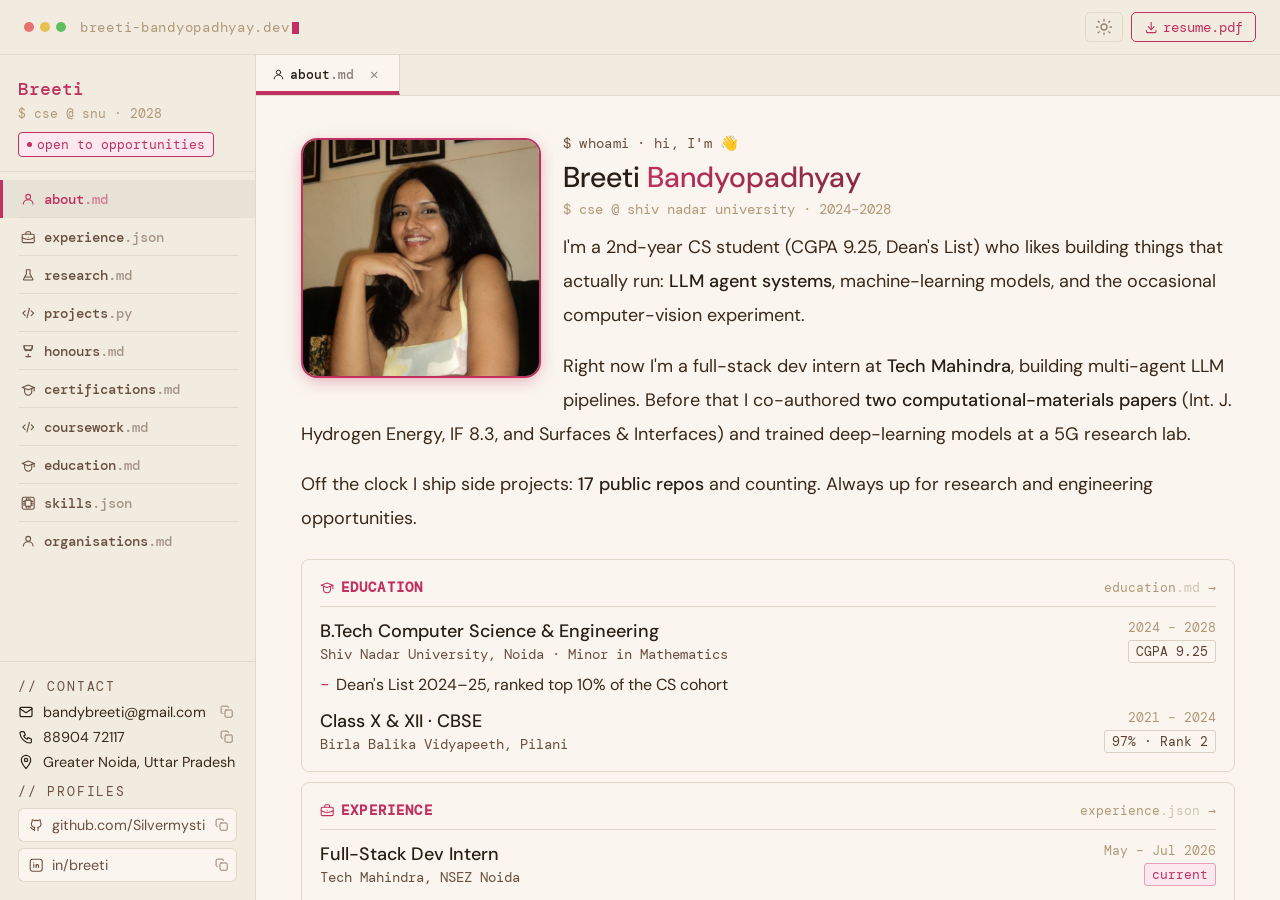
==== commit cc5fdb2b: "style: neutral card-toned sidebar highlight; remove scholar/credly rows nav-active now sits a shade " ====
--- a/index.html
+++ b/index.html
@@ -109,8 +109,6 @@
           <div class="sb-block-label">// profiles</div>
           <div class="sb-plink-row"><a href="https://github.com/Silvermysti" target="_blank" class="sb-plink"><span class="ico"><svg width="1em" height="1em"><use href="#ico-github"/></svg></span>github.com/Silvermysti</a><button class="copy-btn" onclick="copyVal(this,'https://github.com/Silvermysti')" title="Copy URL"><svg width="1em" height="1em"><use href="#ico-copy"/></svg></button></div>
           <div class="sb-plink-row"><a href="https://www.linkedin.com/in/breeti/" target="_blank" class="sb-plink"><span class="ico"><svg width="1em" height="1em"><use href="#ico-linkedin"/></svg></span>in/breeti</a><button class="copy-btn" onclick="copyVal(this,'https://www.linkedin.com/in/breeti/')" title="Copy URL"><svg width="1em" height="1em"><use href="#ico-copy"/></svg></button></div>
-          <div class="sb-plink-row"><a href="https://scholar.google.com/citations?user=y_5PYu8AAAAJ&amp;hl=en" target="_blank" class="sb-plink"><span class="ico"><svg width="1em" height="1em"><use href="#ico-flask"/></svg></span>scholar.google.com</a><button class="copy-btn" onclick="copyVal(this,'https://scholar.google.com/citations?user=y_5PYu8AAAAJ&amp;hl=en')" title="Copy URL"><svg width="1em" height="1em"><use href="#ico-copy"/></svg></button></div>
-          <div class="sb-plink-row"><a href="https://www.credly.com/users/breeti" target="_blank" class="sb-plink"><span class="ico"><svg width="1em" height="1em"><use href="#ico-school"/></svg></span>credly.com/breeti</a><button class="copy-btn" onclick="copyVal(this,'https://www.credly.com/users/breeti')" title="Copy URL"><svg width="1em" height="1em"><use href="#ico-copy"/></svg></button></div>
         </div>
       </div>
     </aside>
@@ -900,23 +898,19 @@
         <div class="page" id="page-skills">
           <div class="sec-head" style="margin-top:0;"><div class="sec-label">// languages</div><div class="sec-line"></div></div>
           <div class="skill-tags" style="gap:8px; margin-bottom:20px;">
-            <span class="skill-tag">Python</span><span class="skill-tag">Java</span><span class="skill-tag">C / C++</span><span class="skill-tag">Go</span><span class="skill-tag">TypeScript</span><span class="skill-tag">SQL</span>
+            <span class="skill-tag">Python</span><span class="skill-tag">Java</span><span class="skill-tag">C / C++</span><span class="skill-tag">SQL</span>
           </div>
           <div class="sec-head"><div class="sec-label">// ai &amp; machine learning</div><div class="sec-line"></div></div>
           <div class="skill-tags" style="gap:8px; margin-bottom:20px;">
-            <span class="skill-tag">LangGraph</span><span class="skill-tag">LLM agent workflows</span><span class="skill-tag">RAG</span><span class="skill-tag">TensorFlow / Keras</span><span class="skill-tag">Scikit-Learn</span><span class="skill-tag">NumPy / pandas</span><span class="skill-tag">OpenCV</span>
-          </div>
-          <div class="sec-head"><div class="sec-label">// backend &amp; data</div><div class="sec-line"></div></div>
+            <span class="skill-tag">LangGraph</span><span class="skill-tag">RAG</span><span class="skill-tag">TensorFlow / Keras</span><span class="skill-tag">NumPy / pandas</span><span class="skill-tag">OpenCV</span>
+          </div>
+          <div class="sec-head"><div class="sec-label">// web &amp; data</div><div class="sec-line"></div></div>
           <div class="skill-tags" style="gap:8px; margin-bottom:20px;">
-            <span class="skill-tag">FastAPI</span><span class="skill-tag">Flask</span><span class="skill-tag">REST APIs</span><span class="skill-tag">SQLAlchemy</span><span class="skill-tag">PostgreSQL</span><span class="skill-tag">MySQL</span>
-          </div>
-          <div class="sec-head"><div class="sec-label">// frontend</div><div class="sec-line"></div></div>
-          <div class="skill-tags" style="gap:8px; margin-bottom:20px;">
-            <span class="skill-tag">React</span><span class="skill-tag">Next.js</span><span class="skill-tag">SvelteKit</span><span class="skill-tag">Tailwind CSS</span>
+            <span class="skill-tag">FastAPI</span><span class="skill-tag">MySQL</span><span class="skill-tag">React</span>
           </div>
           <div class="sec-head"><div class="sec-label">// tools</div><div class="sec-line"></div></div>
           <div class="skill-tags" style="gap:8px; margin-bottom:20px;">
-            <span class="skill-tag">Git</span><span class="skill-tag">Docker</span><span class="skill-tag">Linux</span><span class="skill-tag">Linux perf</span>
+            <span class="skill-tag">Git</span><span class="skill-tag">Docker</span><span class="skill-tag">Linux</span>
           </div>
           <div class="sec-head"><div class="sec-label">// computational research</div><div class="sec-line"></div></div>
           <div class="skill-tags" style="gap:8px; margin-bottom:20px;">
--- a/style.css
+++ b/style.css
@@ -32,7 +32,7 @@
   --tag-bg:    #1e2030;
   --tag-border:#2e3040;
   --tag-text:  #b0b4c8;
-  --nav-active:#111215;
+  --nav-active:#0e1016;
   --badge-bg:  #1e1428;
 }
 
@@ -53,7 +53,7 @@
   --tag-bg:    #faf6ef;
   --tag-border:#d8d0c0;
   --tag-text:  #5a4030;
-  --nav-active:#fce8ef;
+  --nav-active:#e8e2d6;
   --badge-bg:  #fce8ef;
 }
 
@@ -169,7 +169,7 @@
 .sb-nav-item {
   display: flex; align-items: center; gap: 9px;
   padding: clamp(7px,1vw,10px) clamp(12px,1.5vw,18px);
-  font-size: var(--t-sm); color: var(--text-mid);
+  font-size: var(--t-sm); color: var(--text-mid); font-weight: 500;
   font-family: var(--font-mono); border-left: 3px solid transparent;
   transition: all 0.18s ease; user-select: none;
 }
@@ -179,15 +179,15 @@
 .sb-nav-item { position: relative; }
 .sb-nav-item:not(:last-child)::after {
   content: ''; position: absolute; bottom: 0; left: 16px; right: 16px;
-  height: 1.75px; border-radius: 2px; background: var(--border);
+  height: 1.5px; border-radius: 2px; background: var(--border);
 }
 .sb-nav-item:hover {
-  color: var(--text-hi); font-weight: 600;
+  color: var(--text-hi);
   background: var(--nav-active);
   border-left-color: var(--accent-dk);
 }
 .sb-nav-item:hover .ico { color: var(--accent); }
-.sb-nav-item.active { color: var(--accent); font-weight: 600; border-left-color: var(--accent); background: var(--nav-active); }
+.sb-nav-item.active { color: var(--accent); border-left-color: var(--accent); background: var(--nav-active); }
 .sb-nav-item.active .ico { color: var(--accent); }
 .sb-nav-item i { font-size: var(--t-md); flex-shrink: 0; }
 /* hide text labels on narrow sidebar */
@@ -242,15 +242,15 @@
 .mc-tabs::-webkit-scrollbar { display: none; }
 .mc-tab {
   padding: clamp(7px,1vw,10px) clamp(10px,1.5vw,16px);
-  font-size: var(--t-xs); font-family: var(--font-mono);
+  font-size: var(--t-xs); font-family: var(--font-mono); font-weight: 500;
   color: var(--text-mid); border-right: 1px solid var(--border);
   display: flex; align-items: center; gap: 5px;
   white-space: nowrap;
   transition: color 0.18s, background 0.18s, border-color 0.18s;
   user-select: none; border-bottom: 2px solid transparent; flex-shrink: 0;
 }
-.mc-tab:hover { color: var(--text-hi); font-weight: 600; background: var(--nav-active); border-bottom-color: var(--accent-dk); }
-.mc-tab.active { color: var(--text-hi); font-weight: 600; background: var(--bg); border-bottom-color: var(--accent); }
+.mc-tab:hover { color: var(--text-hi); background: var(--nav-active); }
+.mc-tab.active { color: var(--text-hi); background: var(--bg); border-bottom-color: var(--accent); }
 .mc-tab .tab-close {
   font-size: 14px; opacity: 0; margin-left: 6px;
   padding: 2px 5px; border-radius: 4px;
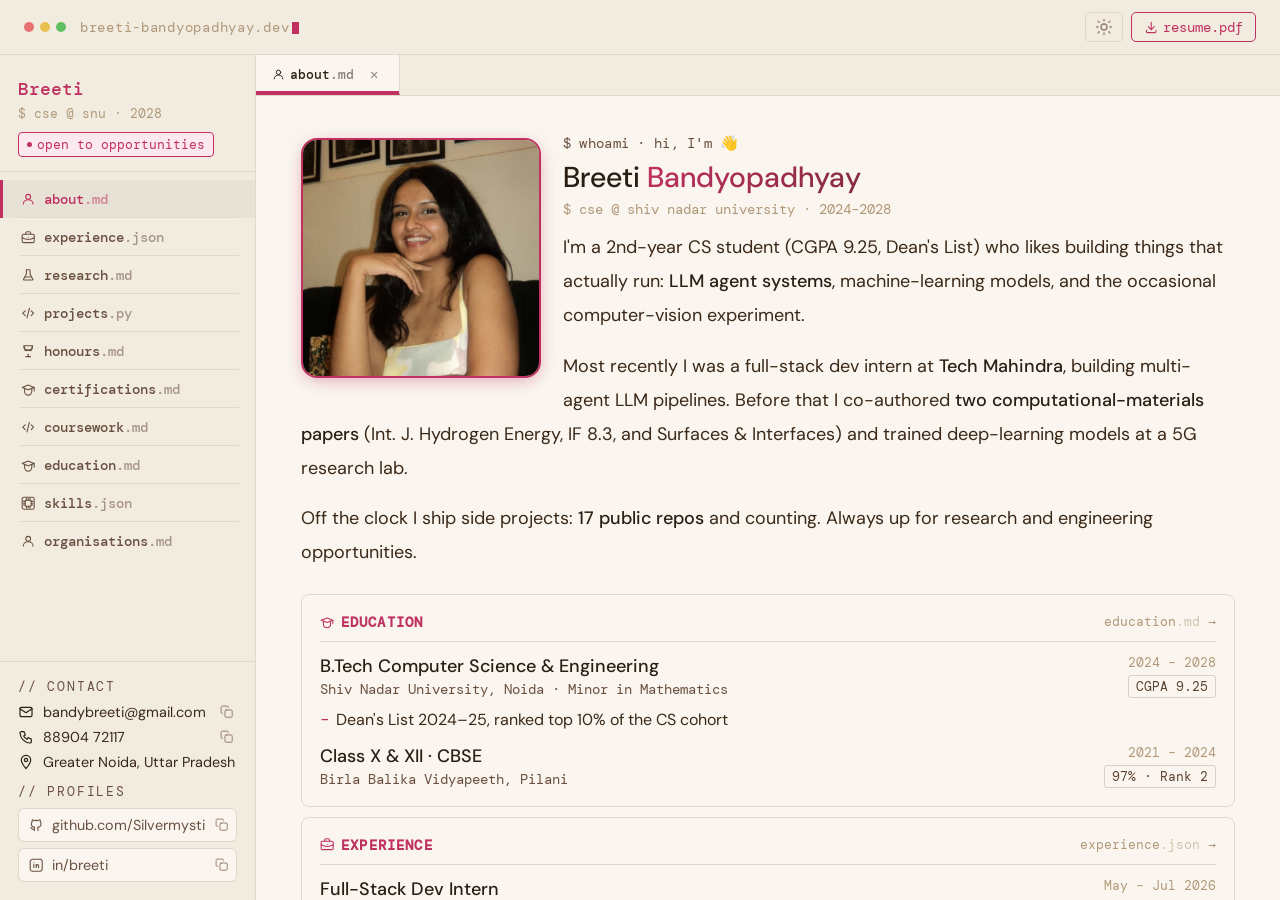
==== commit d08d8207: "experience: drop 'current' tag from Tech Mahindra internship, now finished" ====
--- a/index.html
+++ b/index.html
@@ -29,6 +29,7 @@
   <symbol id="ico-x" viewBox="0 0 24 24"><line x1="18" y1="6" x2="6" y2="18"/><line x1="6" y1="6" x2="18" y2="18"/></symbol>
   <symbol id="ico-copy" viewBox="0 0 24 24"><rect x="9" y="9" width="13" height="13" rx="2"/><path d="M5 15H4a2 2 0 0 1-2-2V4a2 2 0 0 1 2-2h9a2 2 0 0 1 2 2v1"/></symbol>
   <symbol id="ico-check" viewBox="0 0 24 24"><polyline points="20 6 9 17 4 12"/></symbol>
+  <symbol id="ico-menu" viewBox="0 0 24 24"><line x1="4" y1="7" x2="20" y2="7"/><line x1="4" y1="12" x2="20" y2="12"/><line x1="4" y1="17" x2="20" y2="17"/></symbol>
 </svg>
 <link rel="stylesheet" href="style.css">
 </head>
@@ -39,6 +40,9 @@
   <!-- TITLEBAR -->
   <div class="titlebar">
     <div class="tb-left">
+      <button class="mh-burger" onclick="toggleMobileNav()" aria-label="Open navigation">
+        <svg width="1em" height="1em" style="stroke:currentColor;fill:none;stroke-width:1.8;stroke-linecap:round;stroke-linejoin:round"><use href="#ico-menu"/></svg>
+      </button>
       <div class="tb-dots">
         <div class="tb-dot" style="background:#e87070;"></div>
         <div class="tb-dot" style="background:#e8c050;"></div>
@@ -57,6 +61,8 @@
   <!-- LAYOUT -->
   <div class="layout">
 
+    <div class="sb-scrim" onclick="toggleMobileNav()"></div>
+
     <!-- SIDEBAR -->
     <aside class="sb">
       <div class="sb-top">
@@ -135,7 +141,7 @@
             <div class="about-role">$ cse @ shiv nadar university · 2024–2028</div>
             <div class="about-bio">
               <p>I'm a 2nd-year CS student (CGPA 9.25, Dean's List) who likes building things that actually run: <strong>LLM agent systems</strong>, machine-learning models, and the occasional computer-vision experiment.</p>
-              <p>Right now I'm a full-stack dev intern at <strong>Tech Mahindra</strong>, building multi-agent LLM pipelines. Before that I co-authored <strong>two computational-materials papers</strong> (Int. J. Hydrogen Energy, IF 8.3, and Surfaces &amp; Interfaces) and trained deep-learning models at a 5G research lab.</p>
+              <p>Most recently I was a full-stack dev intern at <strong>Tech Mahindra</strong>, building multi-agent LLM pipelines. Before that I co-authored <strong>two computational-materials papers</strong> (Int. J. Hydrogen Energy, IF 8.3, and Surfaces &amp; Interfaces) and trained deep-learning models at a 5G research lab.</p>
               <p>Off the clock I ship side projects: <strong>17 public repos</strong> and counting. Always up for research and engineering opportunities.</p>
             </div>
           </div>
@@ -187,7 +193,6 @@
               </div>
               <div class="rs-row-right">
                 <div class="rs-date">May – Jul 2026</div>
-                <div class="rs-tag rs-tag-hi">current</div>
               </div>
             </div>
             <div class="rs-bullets">
@@ -382,8 +387,8 @@
                 <div class="rs-sub">Advanced Learning Algorithms · Supervised ML</div>
               </div>
               <div class="rs-inline-item">
-                <div class="rs-title">IBM Developer Skills</div>
-                <div class="rs-sub">Cloud Computing · Software Engineering · Git · Web</div>
+                <div class="rs-title">LinkedIn CoachIn: DSA Track</div>
+                <div class="rs-sub">Data Structures · Algorithms · Interview Prep</div>
               </div>
             </div>
           </div>
@@ -423,7 +428,7 @@
               <div class="tl-title">Full-Stack Dev Intern</div>
               <div class="tl-meta"><div class="tl-sub">Tech Mahindra, NSEZ Noida</div><div class="tl-date">May – Jul 2026</div></div>
               <div class="tl-desc">Engineered a multi-agent LLM system for automotive warranty claims: structured-output (Pydantic function-calling) decisioning across intake, coverage, fraud, and recommendation agents on a LangGraph pipeline with human-in-the-loop approval. Built a bounded conversational intake agent with conditional vision-evidence requests, tuning prompts and decision logic across fast/standard model tiers (Groq / DeepSeek).</div>
-              <div class="tl-chip">current · LLM agents</div>
+              <div class="tl-chip">LLM agents</div>
               <details class="research-more">
                 <summary>Read full details</summary>
                 <div class="research-more-body">
@@ -481,9 +486,7 @@
             <div class="research-authors">C. P. Bhat, <b>B. Bandyopadhyay</b>, D. Bandyopadhyay · Physics Dept., BITS Pilani</div>
             <div class="research-venue">Int. J. Hydrogen Energy · Vol. 148, 150044 · IF: 8.3</div>
             <div class="research-desc">
-              <p>Hydrogen is one of the cleanest fuels available, but storing it safely is the bottleneck: the material has to hold hydrogen firmly enough that it stays put, yet release it near room temperature. The U.S. Department of Energy sets a 6.5 wt% capacity target that very few materials actually meet.</p>
-              <p>Using density functional theory (a quantum-mechanical simulation method) in VASP, this study decorates Holey Graphyne, a porous 2D carbon sheet, with single atoms of vanadium, chromium, and niobium. It maps the optimised structures, binding strengths, electronic structure (band structure and density of states), charge transfer, and atom-migration barriers, and runs <i>ab initio</i> molecular-dynamics simulations to confirm the material holds together at operating temperature.</p>
-              <p>Each metal atom is found to hold up to 16 hydrogen molecules through the Kubas interaction, a gentle bond in which H₂ stays whole rather than splitting, reaching gravimetric capacities of about 14 wt%, more than double the DOE target. Release temperatures land near ambient (273 to 386 K), and high diffusion barriers together with stable molecular-dynamics runs confirm the metal atoms don't cluster, marking the material as a strong reversible-storage candidate for fuel cells.</p>
+              <p>A DFT (VASP) study decorating porous Holey Graphyne with single vanadium, chromium, or niobium atoms for hydrogen storage, reaching ~14 wt% capacity, more than double the DOE target, with release near room temperature.</p>
             </div>
             <div class="research-footer">
               <span class="research-chip">published</span>
@@ -514,9 +517,7 @@
             <div class="research-authors">C. P. Bhat, <b>B. Bandyopadhyay</b>, B. Chakraborty, D. Bandyopadhyay</div>
             <div class="research-venue">Surfaces and Interfaces · 108764</div>
             <div class="research-desc">
-              <p>Detecting toxic gases such as carbon monoxide, ammonia, and hydrogen fluoride at trace levels calls for sensors that are sensitive, selective, and portable. Atom-thin 2D materials are ideal candidates, but a pristine sheet is often too chemically inert to react with the gases at all.</p>
-              <p>This study introduces a newly proposed 2D framework, hexaboronitroxene (hBNX), and activates its surface by anchoring single nickel, palladium, or platinum atoms onto it. Spin-polarised density functional theory (VASP) is used to compute how five toxic gases, CO, CO₂, NH₃, CS₂, and HF, adsorb onto it and how the electronic structure and charge transfer shift in response, while molecular-dynamics and migration-barrier calculations verify that the sheet stays stable and the metal atoms stay anchored.</p>
-              <p>Bare hBNX barely senses anything, but the metal decoration transforms it. Pt-hBNX emerges as the most powerful, broadly responsive detector, with room-temperature sensitivity reaching the order of 10¹⁵ for CO; Ni-hBNX is remarkably selective for CS₂; and Pd-hBNX offers the best recovery for repeated reuse. The performance holds up to 400 K, establishing transition-metal-doped hBNX as a versatile, thermally robust platform for next-generation gas sensing.</p>
+              <p>A spin-polarised DFT (VASP) study of nickel-, palladium-, and platinum-doped hBNX monolayers as toxic-gas sensors, with Pt-hBNX reaching room-temperature sensitivity of order 10¹⁵ for CO.</p>
             </div>
             <div class="research-footer">
               <span class="research-chip">published</span>
@@ -851,7 +852,7 @@
             <div class="honour-bar"></div>
             <div>
               <div class="honour-title">Data Structures &amp; Algorithms</div>
-              <div class="honour-meta"><div class="honour-sub">Shiv Nadar University</div><div class="honour-date">CSE core</div></div>
+              <div class="honour-meta"><div class="honour-sub">Shiv Nadar University</div></div>
               <div class="honour-desc">Algorithmic complexity, sorting, searching, trees, graphs, dynamic programming, and greedy algorithms.</div>
               <div class="honour-chips"><div class="honour-chip">complexity analysis</div><div class="honour-chip">trees · graphs</div><div class="honour-chip">dynamic programming</div><div class="honour-chip">greedy algorithms</div></div>
             </div>
@@ -860,7 +861,7 @@
             <div class="honour-bar"></div>
             <div>
               <div class="honour-title">Object-Oriented Programming</div>
-              <div class="honour-meta"><div class="honour-sub">Shiv Nadar University</div><div class="honour-date">CSE core</div></div>
+              <div class="honour-meta"><div class="honour-sub">Shiv Nadar University</div></div>
               <div class="honour-desc">Encapsulation, inheritance, polymorphism, abstraction, and design patterns in Java.</div>
               <div class="honour-chips"><div class="honour-chip">java</div><div class="honour-chip">inheritance · polymorphism</div><div class="honour-chip">abstraction</div><div class="honour-chip">design patterns</div></div>
             </div>
@@ -869,7 +870,7 @@
             <div class="honour-bar"></div>
             <div>
               <div class="honour-title">Cloud Computing</div>
-              <div class="honour-meta"><div class="honour-sub">Shiv Nadar University</div><div class="honour-date">CSE elective</div></div>
+              <div class="honour-meta"><div class="honour-sub">Shiv Nadar University</div></div>
               <div class="honour-desc">Cloud service models (IaaS, PaaS, SaaS), virtualisation, distributed systems, and AWS services.</div>
               <div class="honour-chips"><div class="honour-chip">iaas · paas · saas</div><div class="honour-chip">virtualisation</div><div class="honour-chip">distributed systems</div><div class="honour-chip">aws</div></div>
             </div>
@@ -878,7 +879,7 @@
             <div class="honour-bar"></div>
             <div>
               <div class="honour-title">Database Management Systems</div>
-              <div class="honour-meta"><div class="honour-sub">Shiv Nadar University</div><div class="honour-date">CSE core</div></div>
+              <div class="honour-meta"><div class="honour-sub">Shiv Nadar University</div></div>
               <div class="honour-desc">Relational model, SQL, normalisation, transactions, indexing, and query optimisation. Practical work in MySQL.</div>
               <div class="honour-chips"><div class="honour-chip">sql · mysql</div><div class="honour-chip">normalisation</div><div class="honour-chip">transactions</div><div class="honour-chip">indexing · query tuning</div></div>
             </div>
@@ -887,7 +888,7 @@
             <div class="honour-bar"></div>
             <div>
               <div class="honour-title">Machine Learning through R</div>
-              <div class="honour-meta"><div class="honour-sub">Shiv Nadar University</div><div class="honour-date">CSE elective</div></div>
+              <div class="honour-meta"><div class="honour-sub">Shiv Nadar University</div></div>
               <div class="honour-desc">Statistical learning, regression, classification, clustering, and model evaluation implemented in R.</div>
               <div class="honour-chips"><div class="honour-chip">r</div><div class="honour-chip">regression · classification</div><div class="honour-chip">clustering</div><div class="honour-chip">model evaluation</div></div>
             </div>
--- a/style.css
+++ b/style.css
@@ -107,6 +107,11 @@
   flex-shrink: 0;
 }
 .tb-left { display: flex; align-items: center; gap: clamp(8px, 1.2vw, 14px); }
+.mh-burger {
+  display: none; background: none; border: none; color: var(--text-mid);
+  font-size: var(--t-lg); padding: 4px; align-items: center;
+}
+.mh-burger:hover { color: var(--accent); }
 .tb-dots { display: flex; gap: 6px; }
 .tb-dot { width: 10px; height: 10px; border-radius: 50%; }
 .tb-title { font-family: var(--font-mono); font-size: var(--t-sm); color: var(--text-faint); letter-spacing: 0.05em; }
@@ -144,6 +149,8 @@
   flex: 1; overflow: hidden;
 }
 
+.sb-scrim { display: none; }
+
 /* ── SIDEBAR ── */
 .sb {
   border-right: 1px solid var(--border);
@@ -190,8 +197,6 @@
 .sb-nav-item.active { color: var(--accent); border-left-color: var(--accent); background: var(--nav-active); }
 .sb-nav-item.active .ico { color: var(--accent); }
 .sb-nav-item i { font-size: var(--t-md); flex-shrink: 0; }
-/* hide text labels on narrow sidebar */
-@media (max-width: 640px) { .sb-nav-item span { display: none; } }
 
 .sb-bottom {
   border-top: 1px solid var(--border);
@@ -249,7 +254,7 @@
   transition: color 0.18s, background 0.18s, border-color 0.18s;
   user-select: none; border-bottom: 2px solid transparent; flex-shrink: 0;
 }
-.mc-tab:hover { color: var(--text-hi); background: var(--nav-active); }
+.mc-tab:hover { color: var(--text-hi); background: var(--nav-active); border-bottom-color: var(--accent); }
 .mc-tab.active { color: var(--text-hi); background: var(--bg); border-bottom-color: var(--accent); }
 .mc-tab .tab-close {
   font-size: 14px; opacity: 0; margin-left: 6px;
@@ -321,7 +326,7 @@
 .tl-chip { display: inline-block; font-size: var(--t-xs); padding: 2px 8px; background: var(--chip-bg); border: 1px solid var(--border-hi); border-radius: 4px; color: var(--accent); font-family: var(--font-mono); margin-top: 6px; }
 
 /* ── RESEARCH CARD ── */
-.research-card { background: var(--bg-card); border: 1px solid var(--border-hi); border-radius: 8px; padding: clamp(14px,2vw,20px); margin-bottom: 12px; }
+.research-card { background: var(--bg-card); border: 1px solid var(--border-hi); border-radius: 8px; padding: clamp(14px,2vw,20px); margin-bottom: 12px; max-width: 78ch; }
 .research-card:last-child { margin-bottom: 0; }
 .research-top { display: flex; justify-content: space-between; align-items: flex-start; margin-bottom: 6px; gap: 10px; flex-wrap: wrap; }
 .research-title { font-size: var(--t-md); font-weight: 500; color: var(--text-hi); line-height: 1.45; }
@@ -341,18 +346,18 @@
 /* Collapsible full-paper summary at the foot of each research card. */
 .research-more { margin-top: 14px; border-top: 1px solid var(--border-hi); }
 .research-more > summary {
-  list-style: none; user-select: none;
+  list-style: none; user-select: none; cursor: pointer;
   display: flex; align-items: center; gap: 8px; padding-top: 12px;
-  font-family: var(--font-mono); font-size: var(--t-sm); color: var(--accent);
-  transition: font-weight 0.1s, color 0.15s;
-}
-.research-more > summary:hover { font-weight: 700; color: var(--accent-dk); }
+  font-family: var(--font-mono); font-size: var(--t-sm); font-weight: 700; color: var(--accent);
+  transition: color 0.15s;
+}
+.research-more > summary:hover { color: var(--accent-dk); }
 .research-more > summary::-webkit-details-marker { display: none; }
 .research-more > summary::after {
   content: "▾"; margin-left: auto; font-size: 0.85em; transition: transform 0.2s ease;
 }
 .research-more[open] > summary::after { transform: rotate(180deg); }
-.research-more-body { padding-top: 8px; }
+.research-more-body { padding-top: 12px; max-width: 68ch; }
 .research-more-body p { font-size: var(--t-base); color: var(--text-body); line-height: 1.8; margin: 0 0 8px; }
 .research-more-body p:last-child { margin-bottom: 0; }
 .research-more-body b { color: var(--text-hi); font-weight: 500; }
@@ -373,8 +378,13 @@
 .proj-top { display: flex; justify-content: space-between; align-items: flex-start; margin-bottom: 8px; }
 .proj-title { font-size: var(--t-md); font-weight: 500; color: var(--text-hi); }
 .proj-icons { display: flex; gap: 8px; }
-.proj-icons a { color: var(--text-dim); text-decoration: none; font-size: var(--t-lg); transition: color 0.15s; }
-.proj-icons a:hover { color: var(--accent); }
+.proj-icons a {
+  display: inline-flex; align-items: center; justify-content: center;
+  width: 28px; height: 28px; color: var(--accent); text-decoration: none;
+  font-size: var(--t-md); border: 1px solid var(--border-hi); border-radius: 6px;
+  transition: background 0.15s, color 0.15s, border-color 0.15s;
+}
+.proj-icons a:hover { background: var(--chip-bg); border-color: var(--accent); }
 .proj-desc { font-size: var(--t-base); color: var(--text-body); line-height: 1.8; margin-bottom: 10px; }
 .proj-tags { display: flex; flex-wrap: wrap; gap: 5px; }
 .proj-tag { font-size: var(--t-xs); padding: 3px 7px; background: var(--tag-bg); border: 1px solid var(--tag-border); border-radius: 3px; color: var(--tag-text); font-family: var(--font-mono); }
@@ -586,25 +596,47 @@
   transition: background 0.25s, border-color 0.25s, color 0.25s;
 }
 
-/* ── MOBILE: bottom nav ── */
+/* ── MOBILE: hamburger + off-canvas drawer ── */
 @media (max-width: 640px) {
-  .layout { grid-template-columns: 1fr; }
+  .mh-burger { display: flex; }
+  .tb-dots { display: none; }
+  .tb-title { display: none; }
+
+  .layout { grid-template-columns: 1fr; position: relative; }
+
   .sb {
-    position: fixed; bottom: 0; left: 0; right: 0; top: auto;
-    flex-direction: row; height: 56px; z-index: 100;
-    border-right: none; border-top: 1px solid var(--border); overflow: visible;
+    position: fixed; top: 0; bottom: 0; left: 0;
+    width: min(78vw, 280px); height: auto;
+    transform: translateX(-100%); transition: transform 0.25s ease;
+    z-index: 200; flex-direction: column;
+    border-right: 1px solid var(--border);
+    box-shadow: 2px 0 24px rgba(0,0,0,0.35);
   }
-  .sb-top { display: none; }
-  .sb-nav { display: flex; flex-direction: row; padding: 0; flex: 1; overflow-x: auto; align-items: stretch; }
-  .sb-nav-item { flex: 1; flex-direction: column; justify-content: center; padding: 6px 4px; gap: 3px; border-left: none; border-top: 2px solid transparent; min-width: 44px; }
-  .sb-nav-item.active { border-left: none; border-top-color: var(--accent); }
-  .sb-nav-item .ico svg { width: 20px; height: 20px; }
-  .sb-nav-item span { display: none; }
-  .sb-bottom { display: none; }
-  .mc { height: calc(100dvh - 44px - 56px); }
+  .sb.open { transform: translateX(0); }
+  .sb-nav { flex-direction: column; }
+  .sb-nav-item { border-top: none; min-width: 0; }
+
+  .sb-scrim {
+    display: block; position: fixed; inset: 0; background: rgba(0,0,0,0.5);
+    opacity: 0; pointer-events: none; transition: opacity 0.2s ease; z-index: 150;
+  }
+  .sb-scrim.open { opacity: 1; pointer-events: auto; }
+
+  .mc { height: calc(100dvh - 44px); }
   .mc-body { padding: 16px 14px 20px; }
+  .mc-tabs { display: none; }
   .edu-grid { grid-template-columns: 1fr; } .proj-grid { flex-direction: column; }
   .skills-row { grid-template-columns: 1fr 1fr; }
+
+  /* .rs-sec-link's visibility normally depends on :hover, which never fires
+     on touch, so on mobile give it a permanent chip look instead. */
+  .rs-sec { position: relative; }
+  .rs-sec-link {
+    color: var(--accent); font-weight: 700;
+    background: var(--chip-bg); border: 1px solid var(--border-hi); border-radius: 999px;
+    padding: 4px 10px;
+  }
+  .rs-sec:active { border-color: var(--accent-dk); background: var(--bg-card); }
 }
 
 /* ── TABLET: narrow icon-only sidebar ── */
